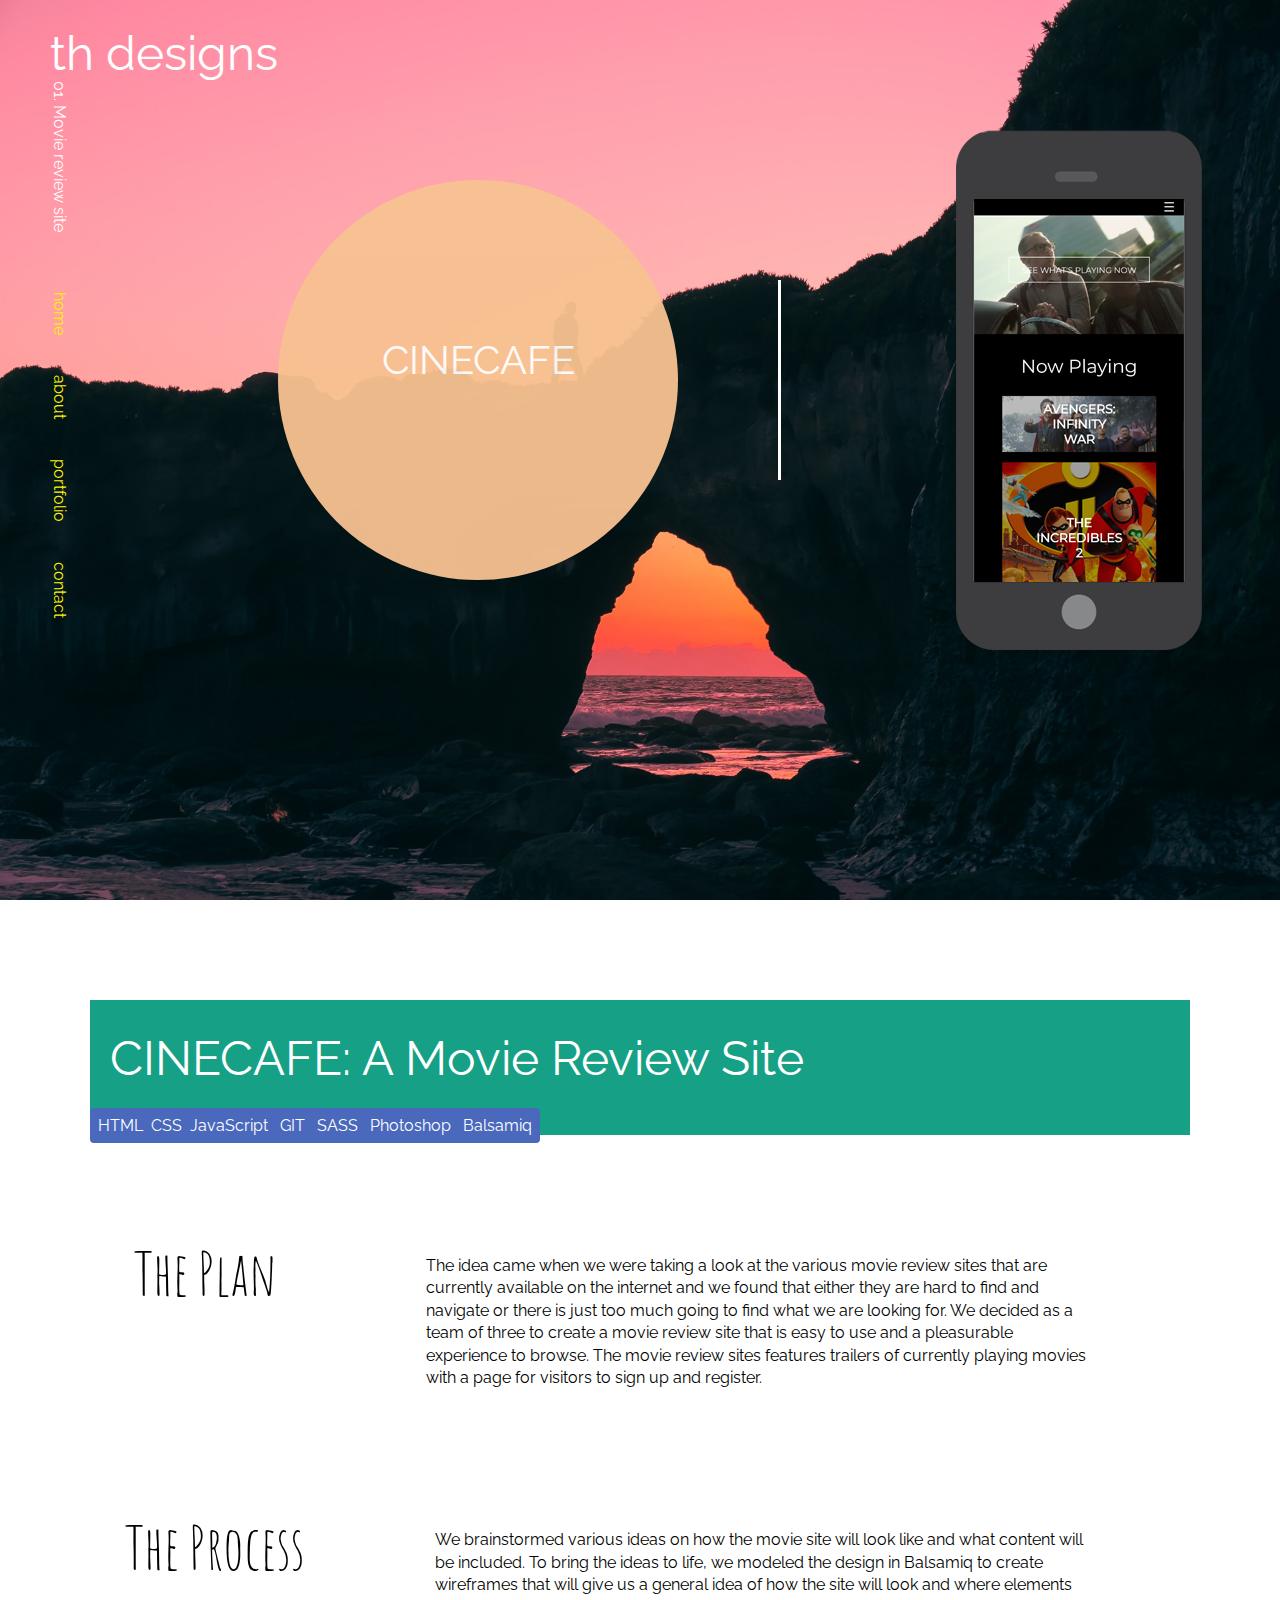
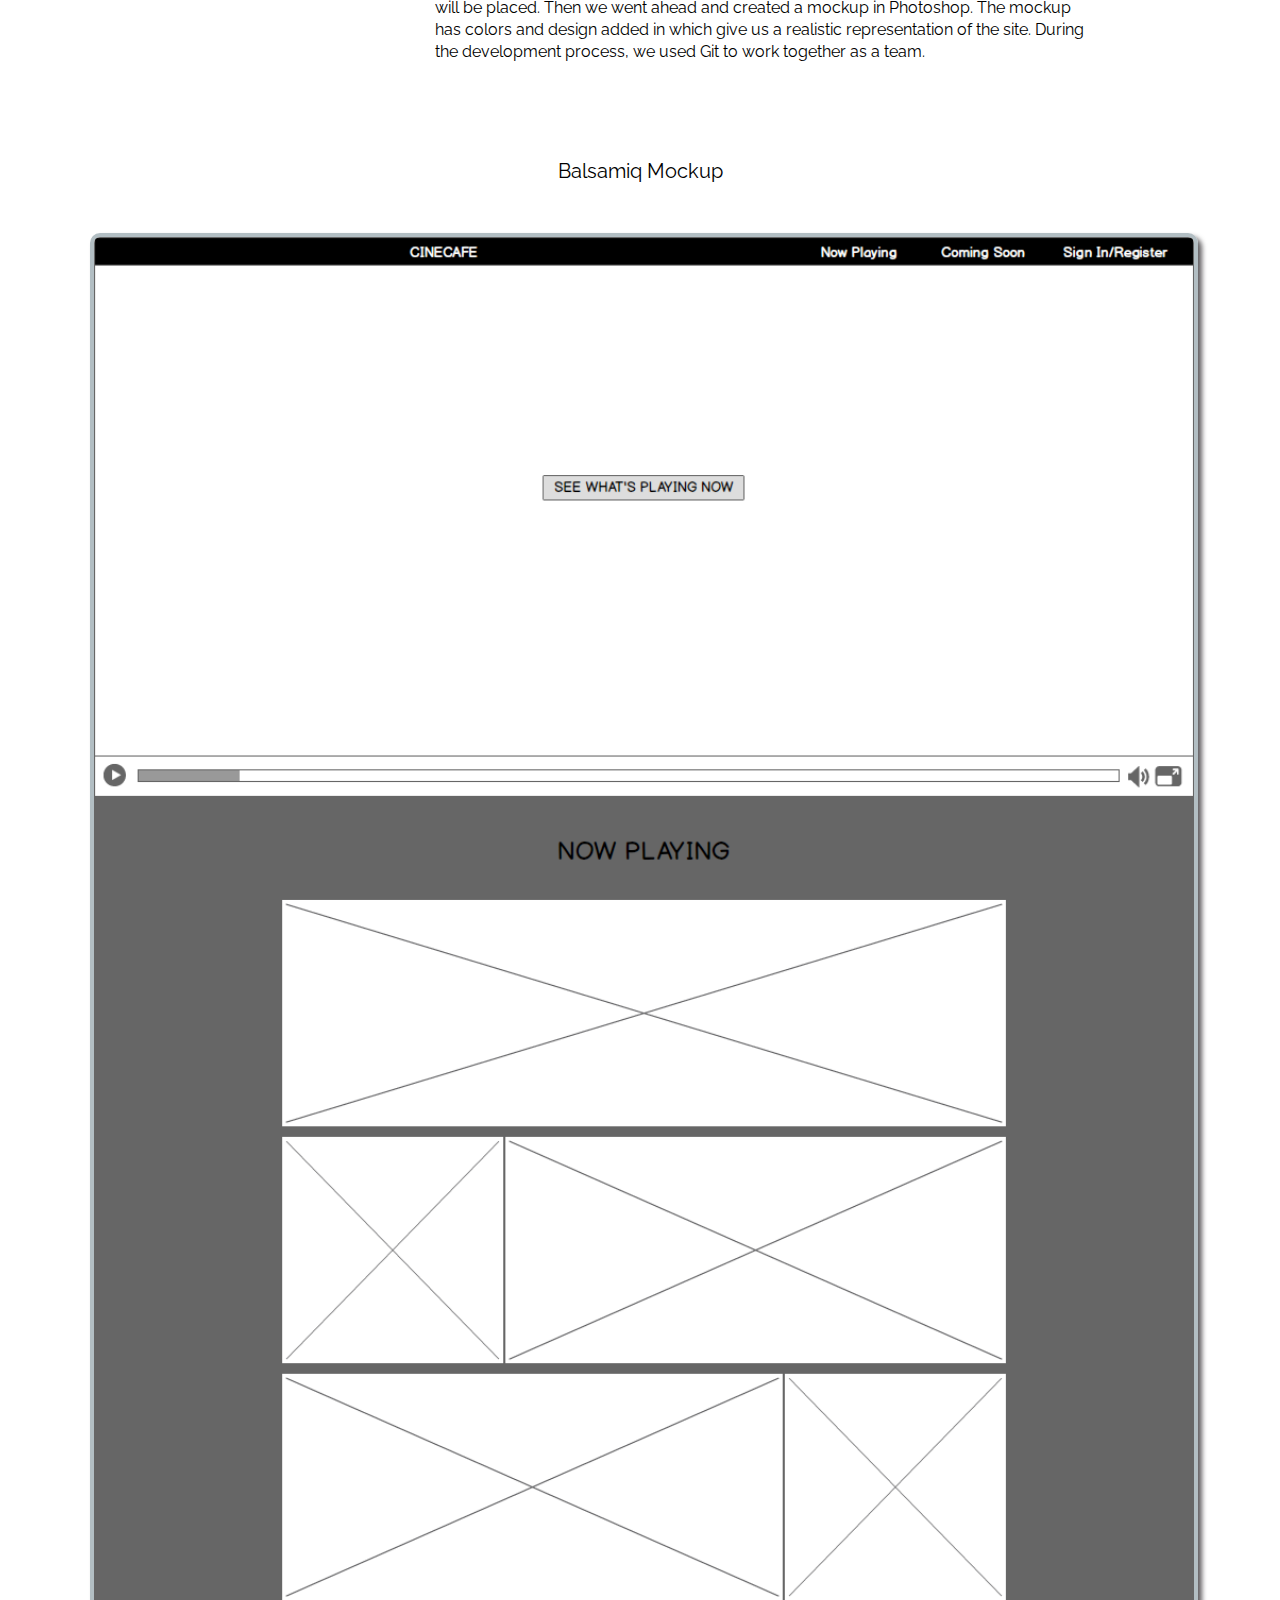
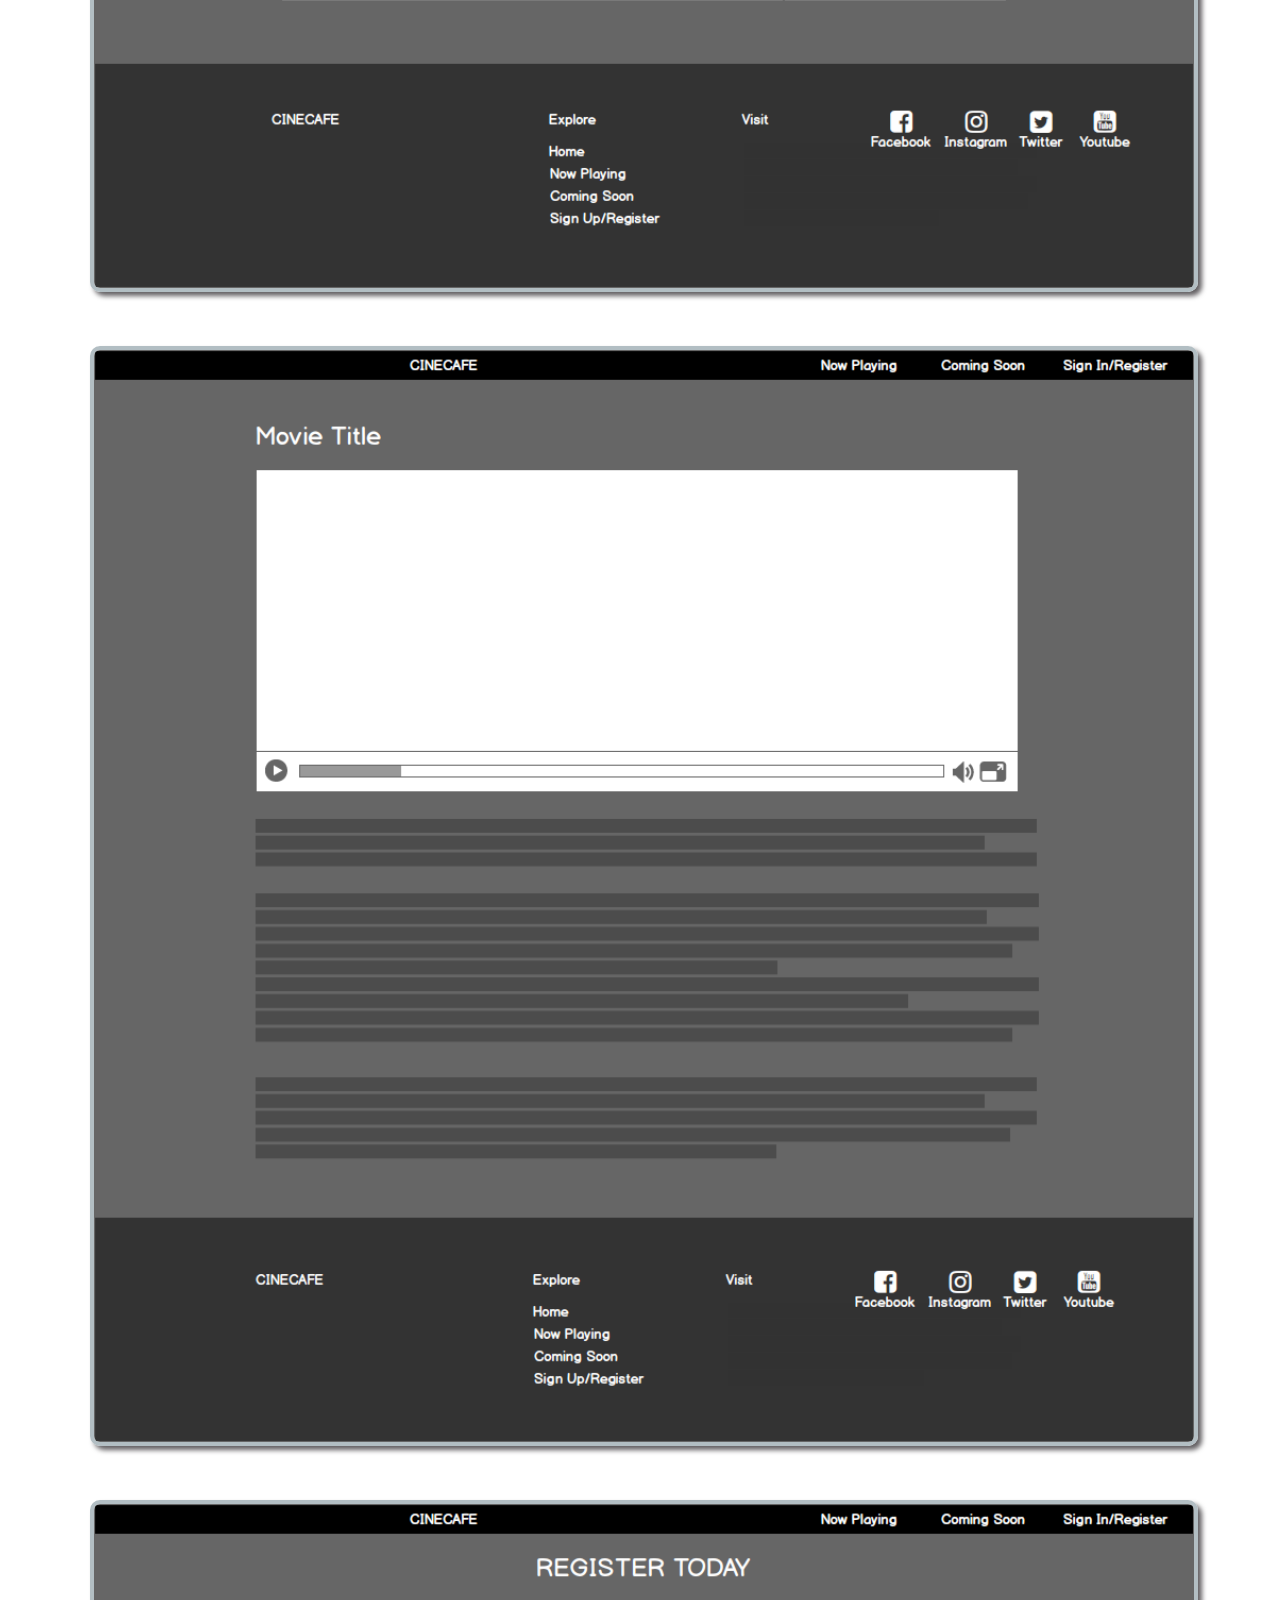
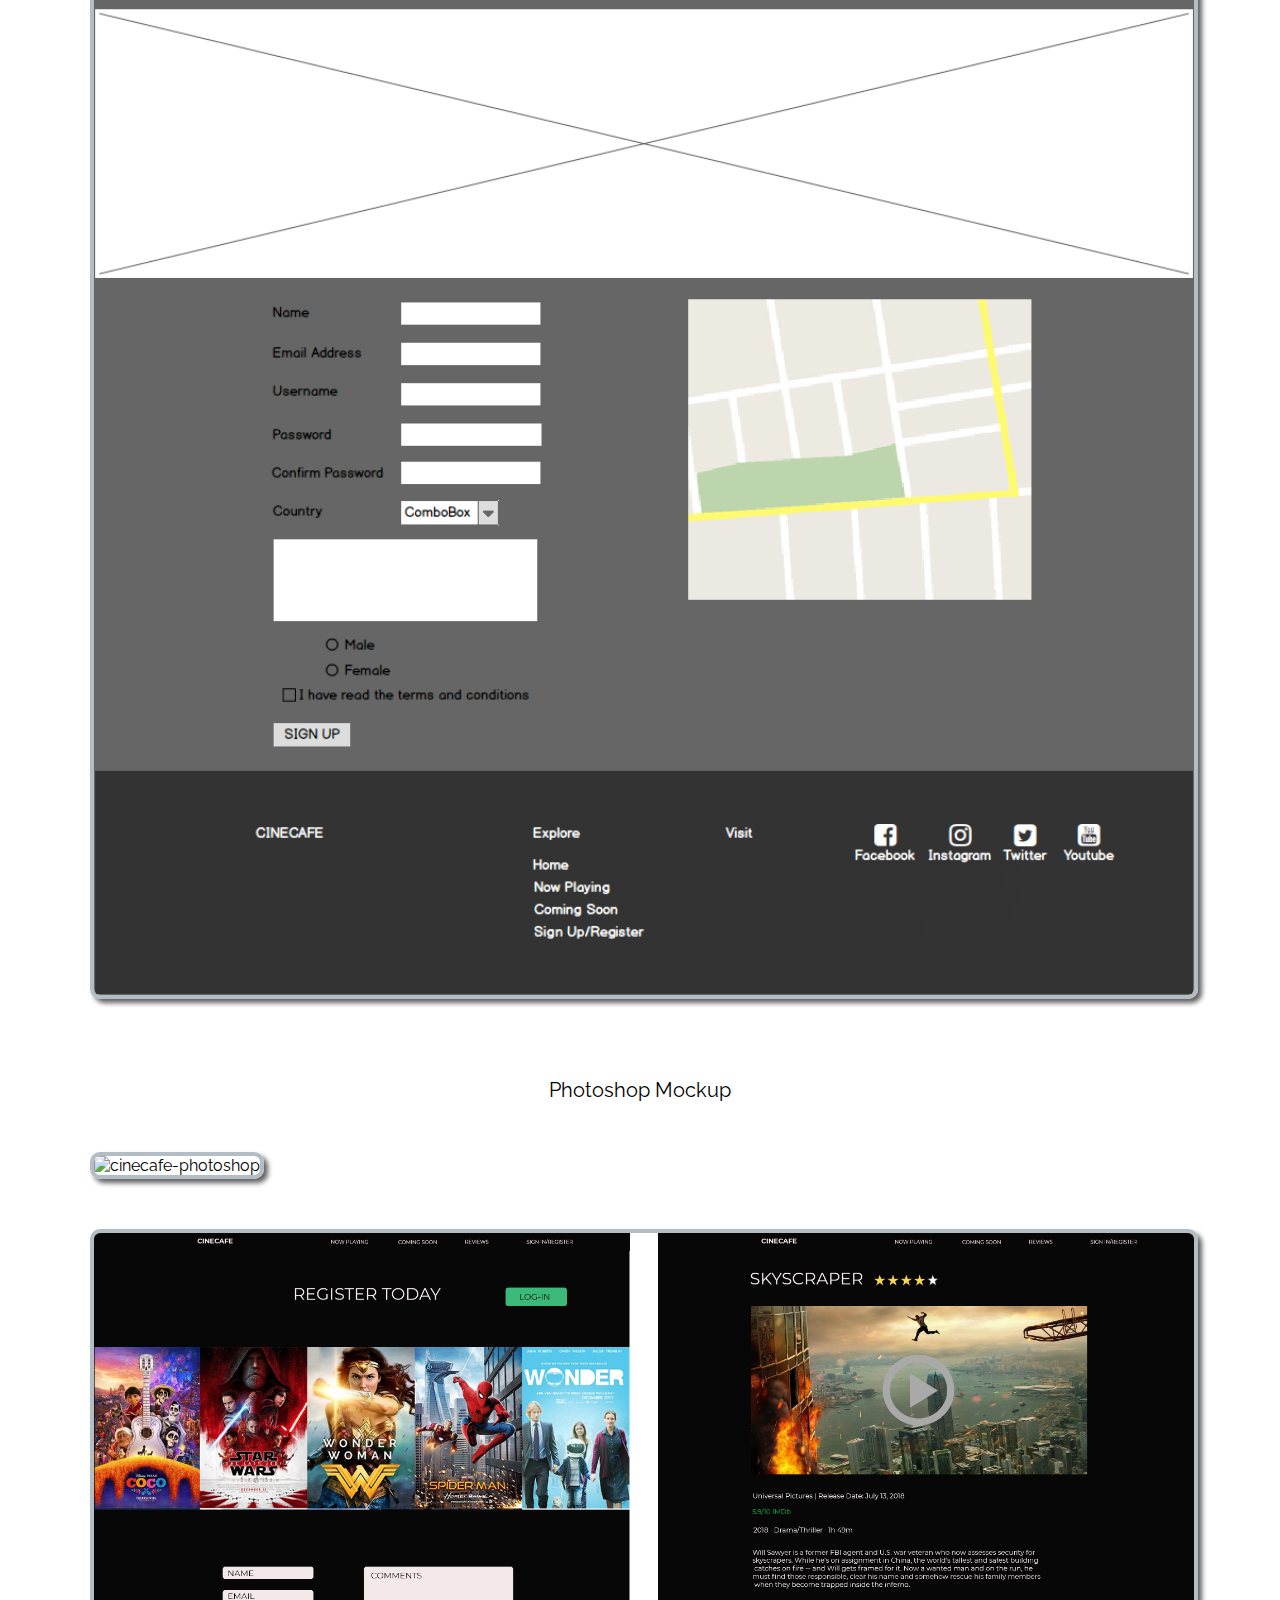
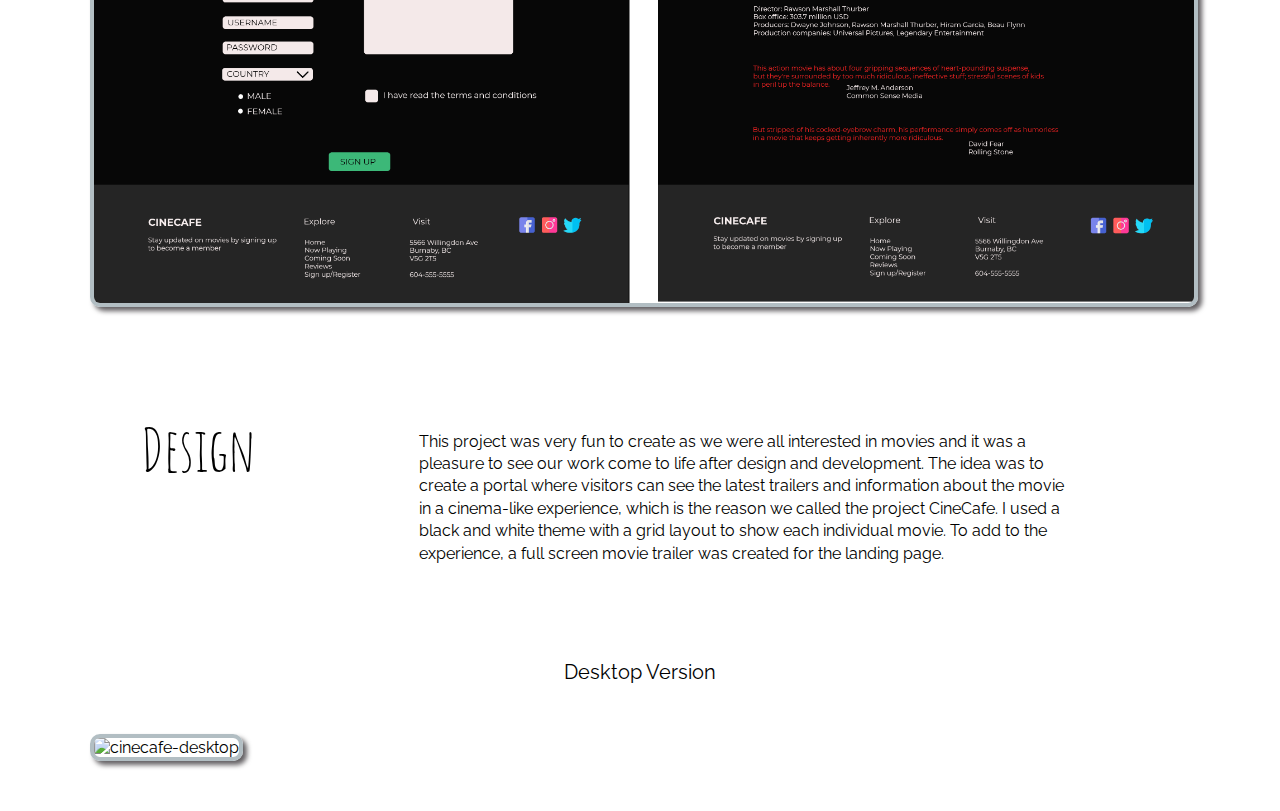
==== project1.html @ a1457c88 "files" ====
<!DOCTYPE html>
<html lang="en">
<head>
    <meta charset="UTF-8">
    <meta name="viewport" content="width=device-width, initial-scale=1.0">
    <meta http-equiv="X-UA-Compatible" content="ie=edge">
    <title>th designs - PROJECTS</title>
    <link rel="stylesheet" href="style.css">
    <link href="https://fonts.googleapis.com/css?family=Raleway" rel="stylesheet">
    <link href="https://fonts.googleapis.com/css?family=Amatic+SC" rel="stylesheet">
    <link rel="stylesheet" href="https://cdnjs.cloudflare.com/ajax/libs/animate.css/3.7.0/animate.min.css">
</head>
<body>
    <div class="panel-1">
    
            <div class="vert-section">
                    <div class="heading">
                            <a href="./index.html"><div id="title">th designs</div></a>
                            <div id="subtitle">01. Movie review site</div>

                            <ul class="navbar">
                                <li><a href="./index.html">home</a></li>
                                <li><a href="./index.html">about</a></li>
                                <li><a href="./index.html">portfolio</a></li>
                                <li><a href="">contact</a></li>
                        </ul>
                    </div>
                
        
                    <div class="circle-o animated fadeInDown">
                            <div id="title-p">CINECAFE</div> 
                    </div>

                    <div class="line"></div>
                </div>

          

            <div class="phone animated fadeInRight">
                <img  src="./images/iphone-cinecafe.png" alt="">
            </div>


       
            
        
    </div>

    <div class="project-container">
        <div class="project-top">
            <div class="project-header">CINECAFE: A Movie Review Site</div>
            <span class="tools" id="tools">HTML&nbsp;&nbsp;CSS&nbsp;&nbsp;JavaScript&nbsp;&nbsp;   GIT&nbsp;&nbsp;   SASS&nbsp;&nbsp;   Photoshop&nbsp;&nbsp;   Balsamiq</span>
        </div>

        <div class="project-col">
            <div class="plan-header">The Plan</div>
            
                    <div class="project-text">The idea came when we were taking a look at the various movie review sites that are currently available on the internet and we found that either they are hard to find and navigate or there is just too much going to find what we are looking for. We decided as a team of three to create a movie review site that is easy to use and a pleasurable experience to browse. The movie review sites features trailers of currently playing movies with a page for visitors to sign up and register.
                    </div>
        </div>

        <div class="project-col">
            <div class="plan-header">The Process</div>
            
                    <div class="project-text">We brainstormed various ideas on how the movie site will look like and what content will be included. To bring the ideas to life, we modeled the design in Balsamiq to create wireframes that will give us a general idea of how the site will look and where elements will be placed. Then we went ahead and created a mockup in Photoshop. The mockup has colors and design added in which give us a realistic representation of the site. During the development process, we used Git to work together as a team.
                        
                    </div>
        </div>

        <div class="project-container">

                            <div class="screen-header">
                                    Balsamiq Mockup
                            </div>
                            
                            <div class="screen">
                                    <img class="effect1" src="./images/cinecafe-balsamiq1.png" alt="cinecafe-balsamiq">
                            </div>

                            <div class="screen">
                                    <img class="effect1" src="./images/cinecafe balsamiq2.png" alt="cinecafe-balsamiq">
                            </div>

                            <div class="screen">
                                    <img class="effect1" src="./images/cinecafe-balsamiq3.png" alt="cinecafe-balsamiq">
                            </div>
                
                            <div class="screen-header">
                                Photoshop Mockup
                            </div>
                          
                            <div class="screen">
                                <img class="effect1" src="./images/cinecafe-photoshop1.png" alt="cinecafe-photoshop">
                           </div>

                           <div class="screen">
                                <img class="effect1" src="./images/cinecafe-photoshop2.png" alt="cinecafe-photoshop">
                           </div>
                        </div>

        <div class="project-col">
            <div class="plan-header">Design</div>
            
                    <div class="project-text">This project was very fun to create as we were all interested in movies and it was a pleasure to see our work come to life after design and development. The idea was to create a portal where visitors can see the latest trailers and information about the movie in a cinema-like experience, which is the reason we called the project CineCafe. I used a black and white theme with a grid layout to show each individual movie. To add to the experience, a full screen movie trailer was created for the landing page.
                        
                        
                    </div>
        </div>

        <div class="project-container">

            <div class="screen-header">
                Desktop Version
            </div>
          
            <div class="screen">
                <img class="effect1" src="./images/cinecafe-d.png" alt="cinecafe-desktop">
           </div>
        </div>
        
        

    </div>
 
 
  
</body>
</html>
---- style.css ----
html, body{
    margin: 0;
    padding: 0;
    font-family: Raleway;
    scroll-behavior: smooth;
}

* {
    margin: 0;
  }

ul{
    list-style-type: none;
    margin-left: 50px;
    writing-mode: vertical-lr;  
    display: flex;
    
}

li{
    padding: 20px 0;
}

a{
    text-decoration: none;
    color: #fff200;
}

.bg-img{
    width: 100%;
    height: auto;
    display: block;
    filter: opacity(1);
    
}

a{
    text-decoration: none;
}



#title{
    font-size: 48px;
    color: white;
    margin-left: 50px;
    margin-top: 25px;
}


#title-c{
    font-size: 40px;
    color: white;
}

#title-p{
    font-size: 40px;
    color: white;
    padding-top: 80px;
}

#subtitle{
    color: white;
    writing-mode: vertical-lr;
    margin-left: 50px;
}

#subtitle-c{
    color: white;
    writing-mode: vertical-lr;
    margin-top: -75px;
    margin-left: 175px;
}

.panel-1{
    background-image: url("./images/b3.jpg");
    height: 100vh;
    background-position: center;
    background-repeat: no-repeat;
    background-size: cover;
    display: block;
    display: flex;
}

.panel-2{
    background-image: url("./images/b2.jpg");
    height: 100vh;
    background-position: center;
    background-repeat: no-repeat;
    background-size: cover;
    display: block;
    display: flex;
}

.panel-3{
    background-image: url("./images/b8.jpg");
    height: 100vh;
    background-position: center;
    background-repeat: no-repeat;
    background-size: cover;
    display: block;
    display: flex;
}

.panel-4{
    background-image: url("./images/b5.jpg");
    height: 100vh;
    background-position: center;
    background-repeat: no-repeat;
    background-size: cover;
    display: block;
    display: flex;
}

.panel-6{
    background-image: url("./images/b6.jpg");
    height: 100vh;
    background-position: center;
    background-repeat: no-repeat;
    background-size: cover;
    display: block;
    display: flex;
}

.panel-h{
    background-image: url("./images/b4.jpg");
    height: 100vh;
    background-position: center;
    background-repeat: no-repeat;
    background-size: cover;
    display: block;
    display: flex;
}

.panel2{
    background-color:#4a69bd;
    width: 100%;
    height: 100vh;
    display: flex;
}

.vert-section{
    display: flex;
}

.circle-o{
    background-color: #f8c291;
    border-radius: 50%;
    width: 400px;
    height: 400px;
    text-align: center;
    line-height: 200px;
    margin-top: 100px;
    opacity: 0.95;
    position: relative;
    top: 80px;
}

.circle-b{
    background-color: #4a69bd;
    border-radius: 50%;
    width: 400px;
    height: 400px;
    text-align: center;
    line-height: 200px;
    margin-top: 100px;
    opacity: 0.95;
    position: relative;
    top: 80px;
}

.circle-big{
    background-color: #f8c291;
    border-radius: 50%;
    width: 600px;
    height: 600px;
    text-align: center;
    opacity: 0.95;
}

.text-block{
    color: white;
    width: 450px;
    height: 450px;
    text-align: center;
    padding: 20px 20px;

}

.phone{
  margin-left: 175px;
  margin-top: 50px;
  position: relative;
  top: 80px;

}

.line{
    margin-top: 200px;
    margin-left: 100px;
    border-right: 3px solid white;
    height: 200px;
    position: relative;
    top: 80px;
}

.about{
    display: grid;
    grid-template-columns: 1fr 1fr;
    
}

.about-blue{
    grid-column: 1 / 2;
    grid-row: 1;
    height: 600px;
    background-color: #4274f3;
}

.about-white{
    grid-column: 2 / 3;
    grid-row: 1;
    height: 600px;
    background-color: white;;
    color: black;
    
}

.about-title{
    font-size: 72px;
    color: white;
    text-align: center;
    padding-top: 25%;
    color: #f8c291;
}

.about-subtitle{
    text-align: center;
    color: white;
}

.about-text{
    padding: 130px 100px;
    line-height: 1.5em;
}

.name-big{
    font-size: 32px;
    font-weight: bold;
    color: #4a69bd;
}

.project{
    display: grid;
    grid-template-columns: 1fr 1fr;
    grid-template-rows: 350px 350px;
    grid-column-gap: 30px;
    grid-row-gap: 20px;
    padding: 10px 30px;
    padding-top: 125px;
    background-color: white;
    justify-content: space-between;
    margin-bottom: 100px;
    grid-template-areas:
        "one two"
        "three four"
        "five six"
        "seven eight";
}



.project-title{
    grid-area: one;
    font-size: 48px;
    color: white;
    text-align: center;
    padding-top: 20%;
    background-color: #16a085;
    border-left: 200px solid #16a085;
}




.project img{
    width: 100%;
    height: auto;
    transition: all 0.3s;
}


.project img:hover{
    opacity: 0.5;
    
}

.project-container{
    width: 1100px;
    margin: 0 auto;
}


.project-header{
    margin-top: 100px;
    font-size: 48px;
    padding: 30px 20px;
    color: white
}

.project-top{
    background-color: #16a085;
    margin-bottom: 100px;
}

.tools{
    background: #4a69bd;
    color: white;
    padding: 8px 8px;
    border-radius: 4px;
}

.plan-header{
    font-family: Amatic SC;
    font-size: 60px;
    text-align: center;
}

.project-col{
    display: flex;
    justify-content: space-around;
    margin-top: 100px;
}

.project-text{
    width: 60%;
    line-height: 1.4em;
    padding: 20px 60px;
}

.project-container img{
    width: 100%;
    height: auto;
    border: 4px solid #b2bec3;
    border-radius: 10px;
}

.screen-header{
    margin-top: 75px;
    margin-bottom: 50px;
    text-align: center;
    font-size: 20px;
  
}

.screen{
    margin-top: 50px;
    margin-bottom: 50px;
}

.effect1{
    -webkit-box-shadow: 4px 4px 5px 0px rgba(99,96,99,1);
    -moz-box-shadow: 4px 4px 5px 0px rgba(99,96,99,1);
    box-shadow: 4px 4px 5px 0px rgba(99,96,99,1);
}

@media only screen and (max-width: 1200px) {
    .project{
        display: block;
    }

    .project-title{
        padding-bottom: 20%;
        margin-bottom: 30px;
    }

    .project-1{
        margin-bottom: 30px;
    }

    .project-2{
        margin-bottom: 30px;
    }

    .project-4{
        margin-bottom: 30px;
    }

    .project-5{
        margin-bottom: 30px;
    }

    .phone{
        display: none;
    }

    .line{
        display: none;
    }

}

@media only screen and (max-width: 1150px) {
    .about{
        display: block; 
    }

    .about-text{
        padding: 160px 130px;
    }

    .about-white{
        height: 400px;
    }

    .project-header{
        font-size: 36px;
    }

    .project-container{
        width: 800px;
    }
}

@media only screen and (max-width: 900px) {
    .about-white{
        height: 550px;
    }

    .about-text{
        padding: 130px 100px;
        line-height: 1.5em;
    }

    .project-container{
        width: 750px;
    }

    .project-col{
        display: block;
    }

    .project-text{
        width: 80%;
        margin: 0 auto;
    }
}

@media only screen and (max-width: 800px) {
    .project-container{
        width: 650px;
    }

    .project-text{
        width: 80%;
        margin: 0 auto;
    }

    .project-col{
        display: block;
    }

    .circle-b{
        width: 350px;
        height: 350px;
    }

    .circle-o{
        width: 350px;
        height: 350px;
        line-height: 160px;
    }

    #title-c{
        font-size: 34px;
    }

    #title-p{
        font-size: 34px;
    }

    #subtitle-c{
        margin-left: 150px;
        font-size: 14px;
    }

}

@media only screen and (max-width: 700px) {
    .project-container{
        width: 550px;
        margin: 0 auto;
    }

    .plan-header{
        font-size: 48px;
    }

  
    .project-text{
        width: 90%;
        margin: 0 auto;
        padding: 20px 40px;
    }

    .project-col{
        display: block;
        
    }

    .project-header{
        font-size: 30px;
    }

    #tools{
        font-size: 14px;
    }

    .circle-b{
        width: 300px;
        height: 300px;
        line-height: 180px;
    }

    .circle-o{
        width: 300px;
        height: 300px;
        line-height: 130px;
    }

    #title-c{
        font-size: 32px;
    }

    #title-p{
        font-size: 32px;
    }

    #subtitle-c{
        margin-left: 100px;
        font-size: 12px;
    }
}



@media only screen and (max-width: 600px) {

    
    .about-white{
        height: 600px;
    }

    .about-text{
        padding: 100px 75px;
        line-height: 1.5em;
    }

    .project-title{
        font-size: 36px;
        border-left: 100px solid #16a085;
    }

    .about-title{
        padding-top: 40%;
    }

    .project-title{
        padding-bottom: 20%;
        margin-bottom: 15px;
    }

    .project-1{
        margin-bottom: 15px;
    }

    .project-2{
        margin-bottom: 15px;
    }

    .project-4{
        margin-bottom: 15px;
    }

    .project-5{
        margin-bottom: 15px;
    }

    .project-container{
        width: 425px;
    }

    .plan-header{
        font-size: 40px;
    }

    .project-header{
        font-size: 28px;
    }

    #tools{
        font-size: 14px;
    }

    .project-col{
        display: block;
    }

    .project-text{
        width: 90%;
        padding: 20px 20px;
    }

    #title{
        font-size: 32px;
        margin-left: 25px;
        margin-top: 25px;
    }

    #subtitle{
        margin-left: 25px;
        font-size: 14px;
    }

    ul{
        margin-left: 25px;
    }

    .circle-b{
        width: 270px;
        height: 270px;
        line-height: 150px;
    }

    .circle-o{
        width: 270px;
        height: 270px;
        line-height: 110px;
    }

    #title-c{
        font-size: 24px;
    }

    #title-p{
        font-size: 24px;
    }


    #subtitle-c{
        padding-top: 15px;
        margin-left: 100px;
        font-size: 11px;
    }
}

@media only screen and (max-width: 450px) {
    .project-title{
        font-size: 30px;
        border-left: 100px solid #16a085;
    }

    .about-white{
        height: 700px;
    }

    .about-text{
        padding: 75px 50px;
        font-size: 16px;
    }

    .about-title{
        padding-top: 50%;
    }

    #title{
        font-size: 26px;
        margin-left: 25px;
        margin-top: 25px;
    }

    #subtitle{
        margin-left: 25px;
        font-size: 14px;
    }

    ul{
        margin-left: 25px;
    }

    .circle-b{
        width: 220px;
        height: 220px;
        line-height: 120px;
    }

    .circle-o{
        width: 220px;
        height: 220px;
        line-height: 60px;
    }

    #title-c{
        font-size: 22px;
    }

    #title-c{
        font-size: 22px;
    }

    #subtitle-c{
        margin-left: 75px;
        font-size: 10px;
        padding-top: 25px;
    }

    .project-container{
        width: 375px;
    }

    .plan-header{
        font-size: 40px;
    }

    .project-header{
        font-size: 22px;
    }

    #tools{
        font-size: 12px;
    }

    .project-col{
        display: block;
    }

    .project-text{
        width: 90%;
        padding: 20px 30px;
        font-size: 15px;
    }

 
}
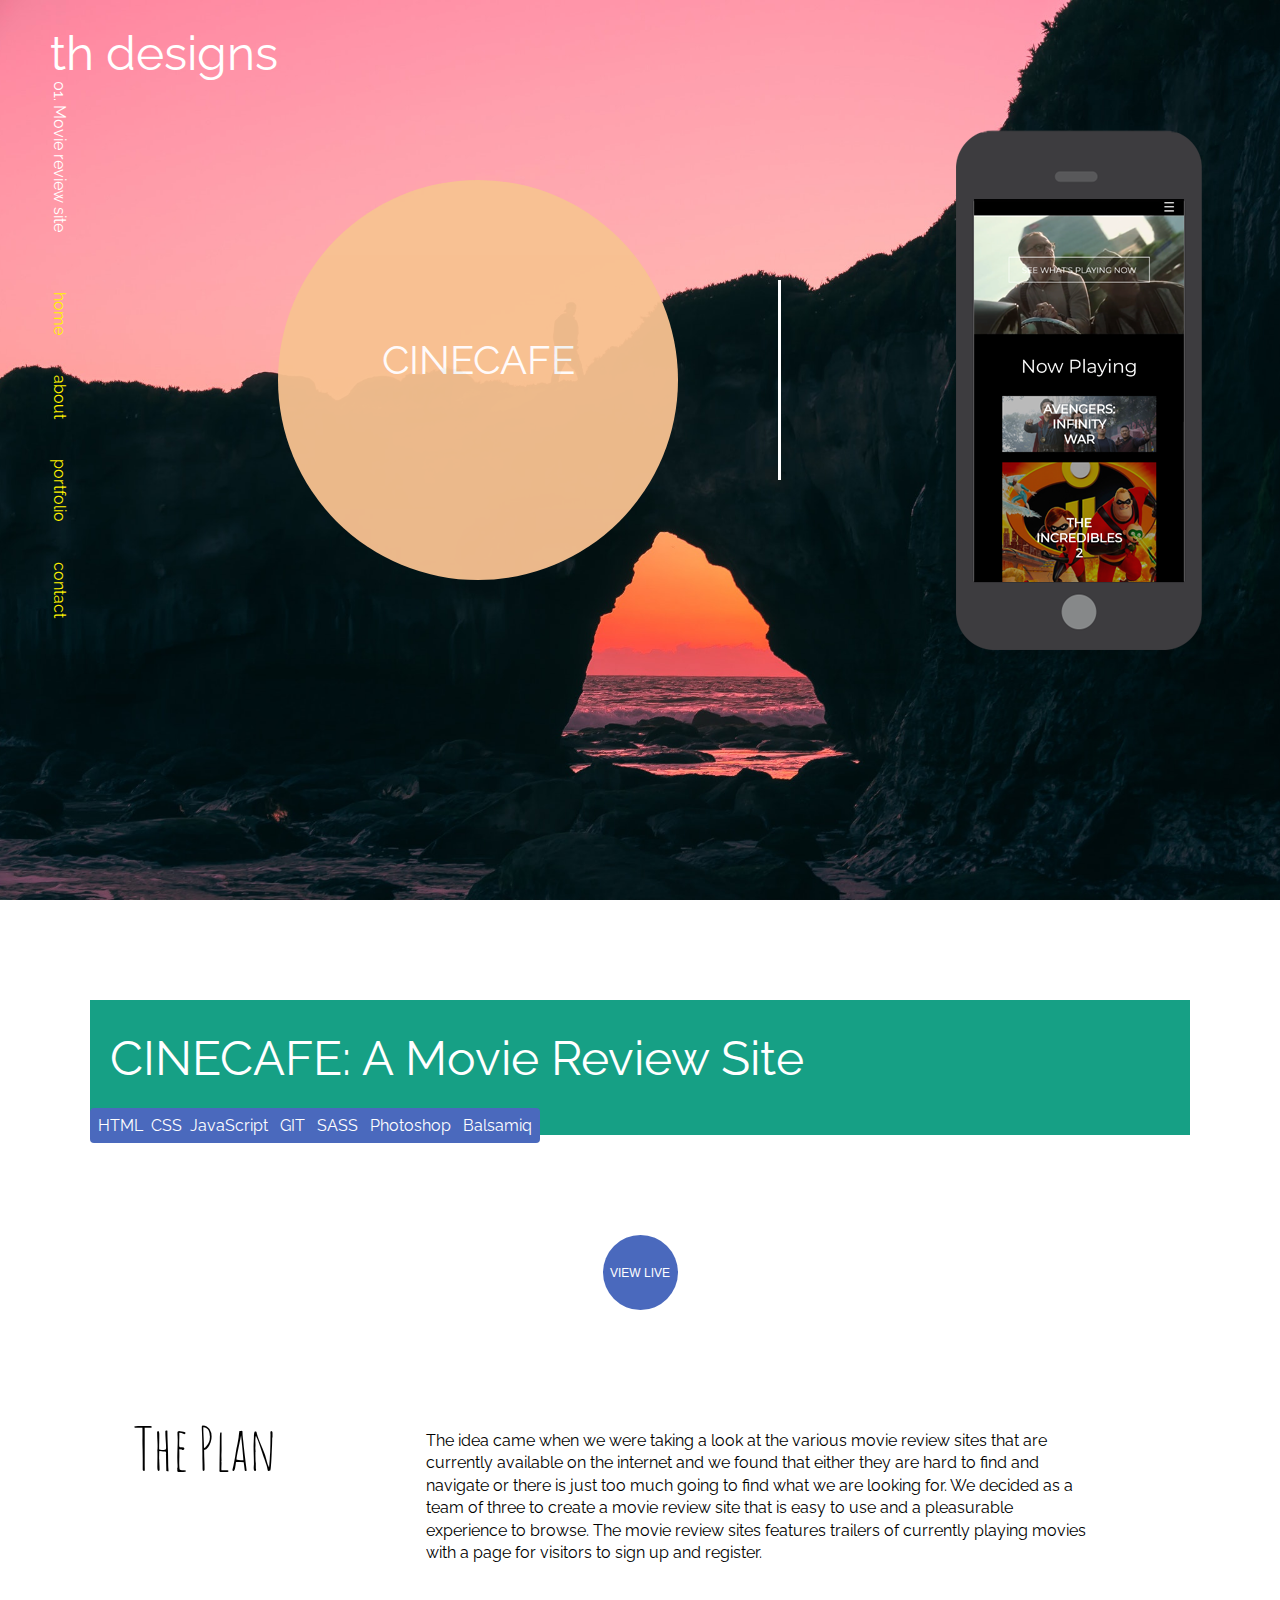
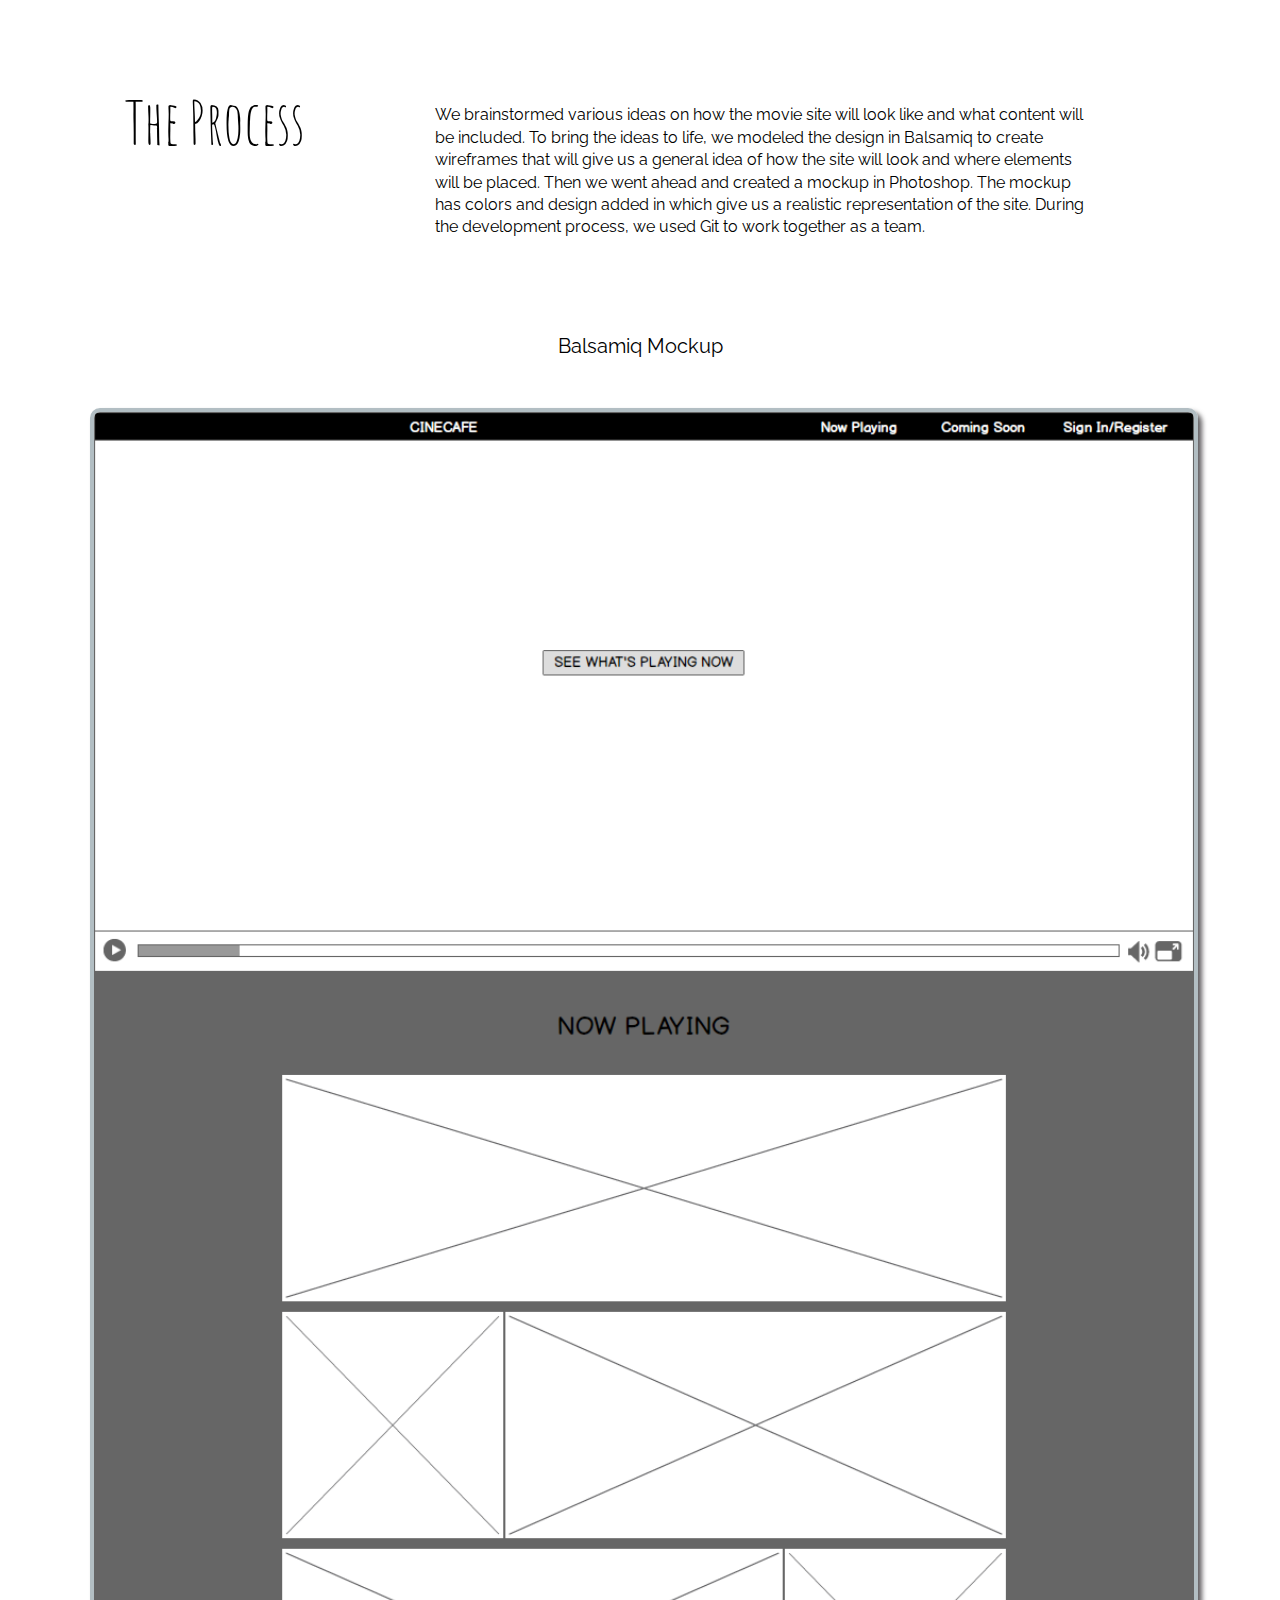
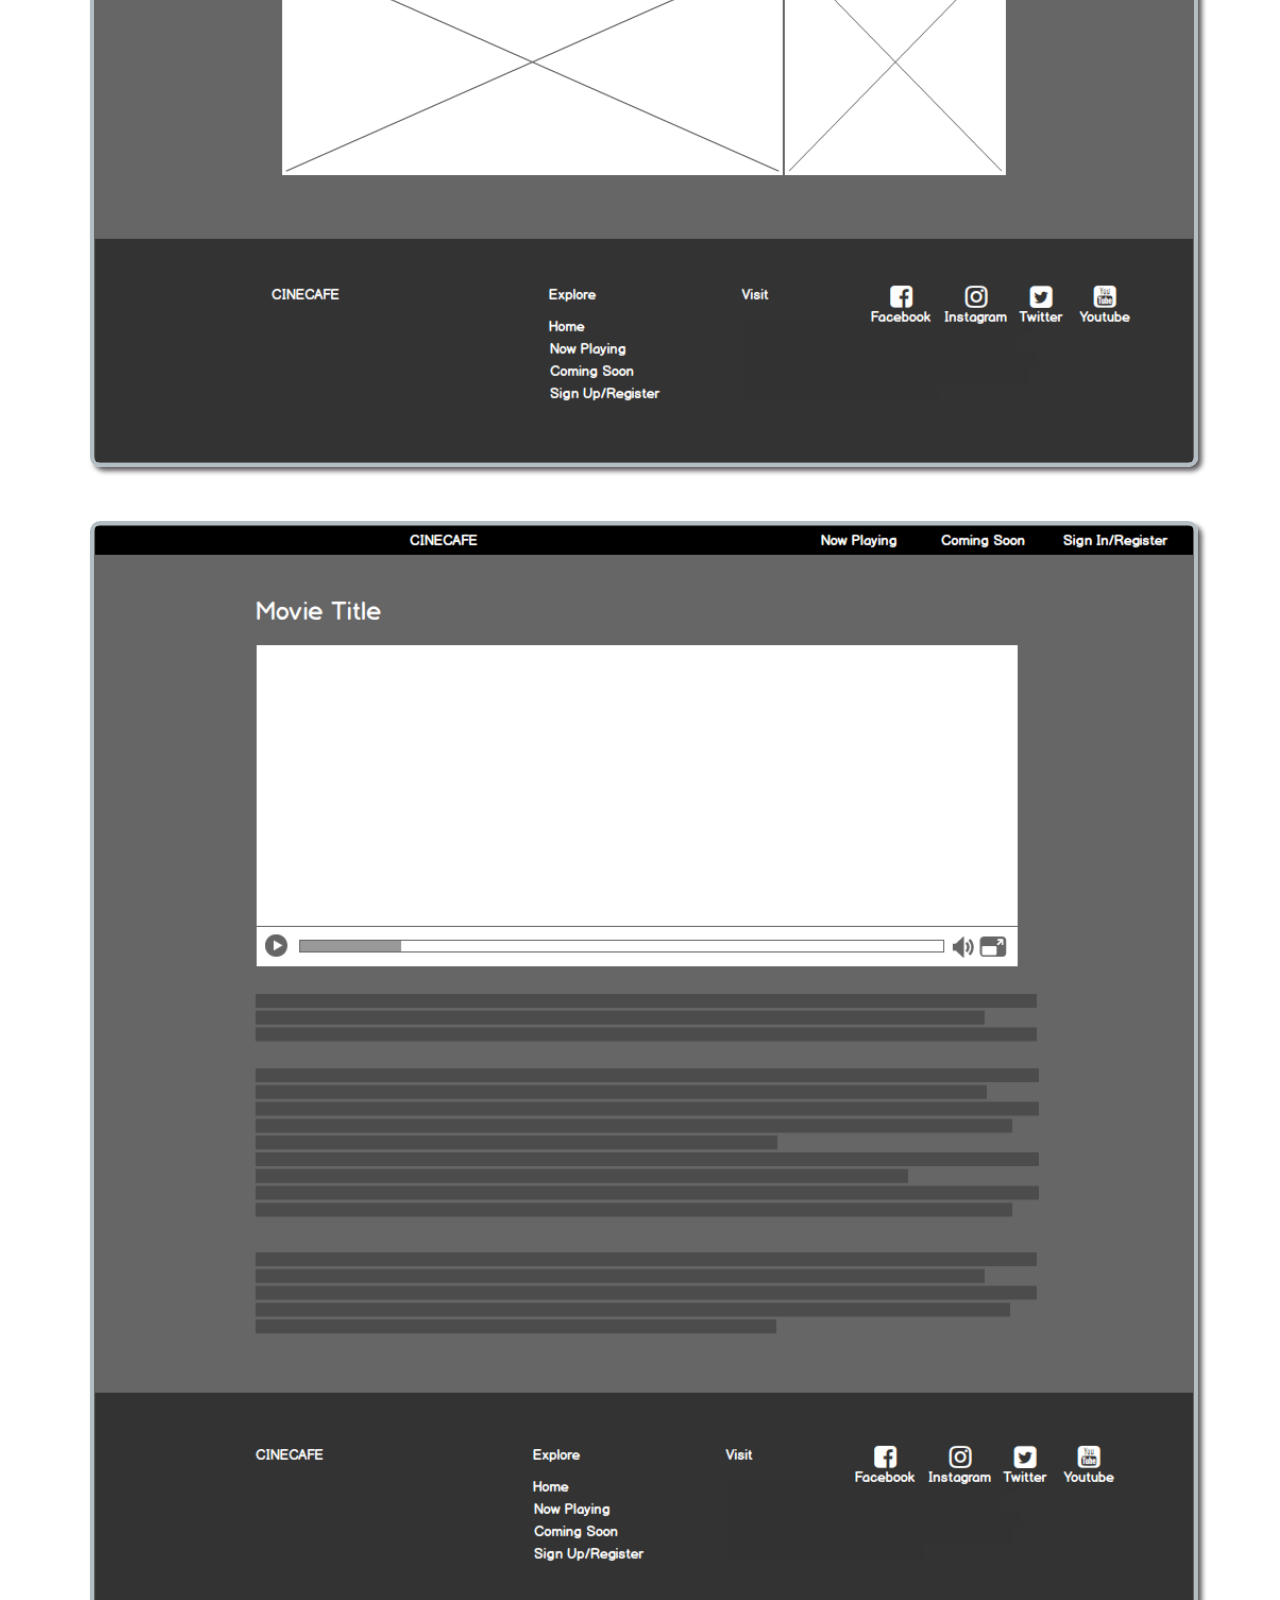
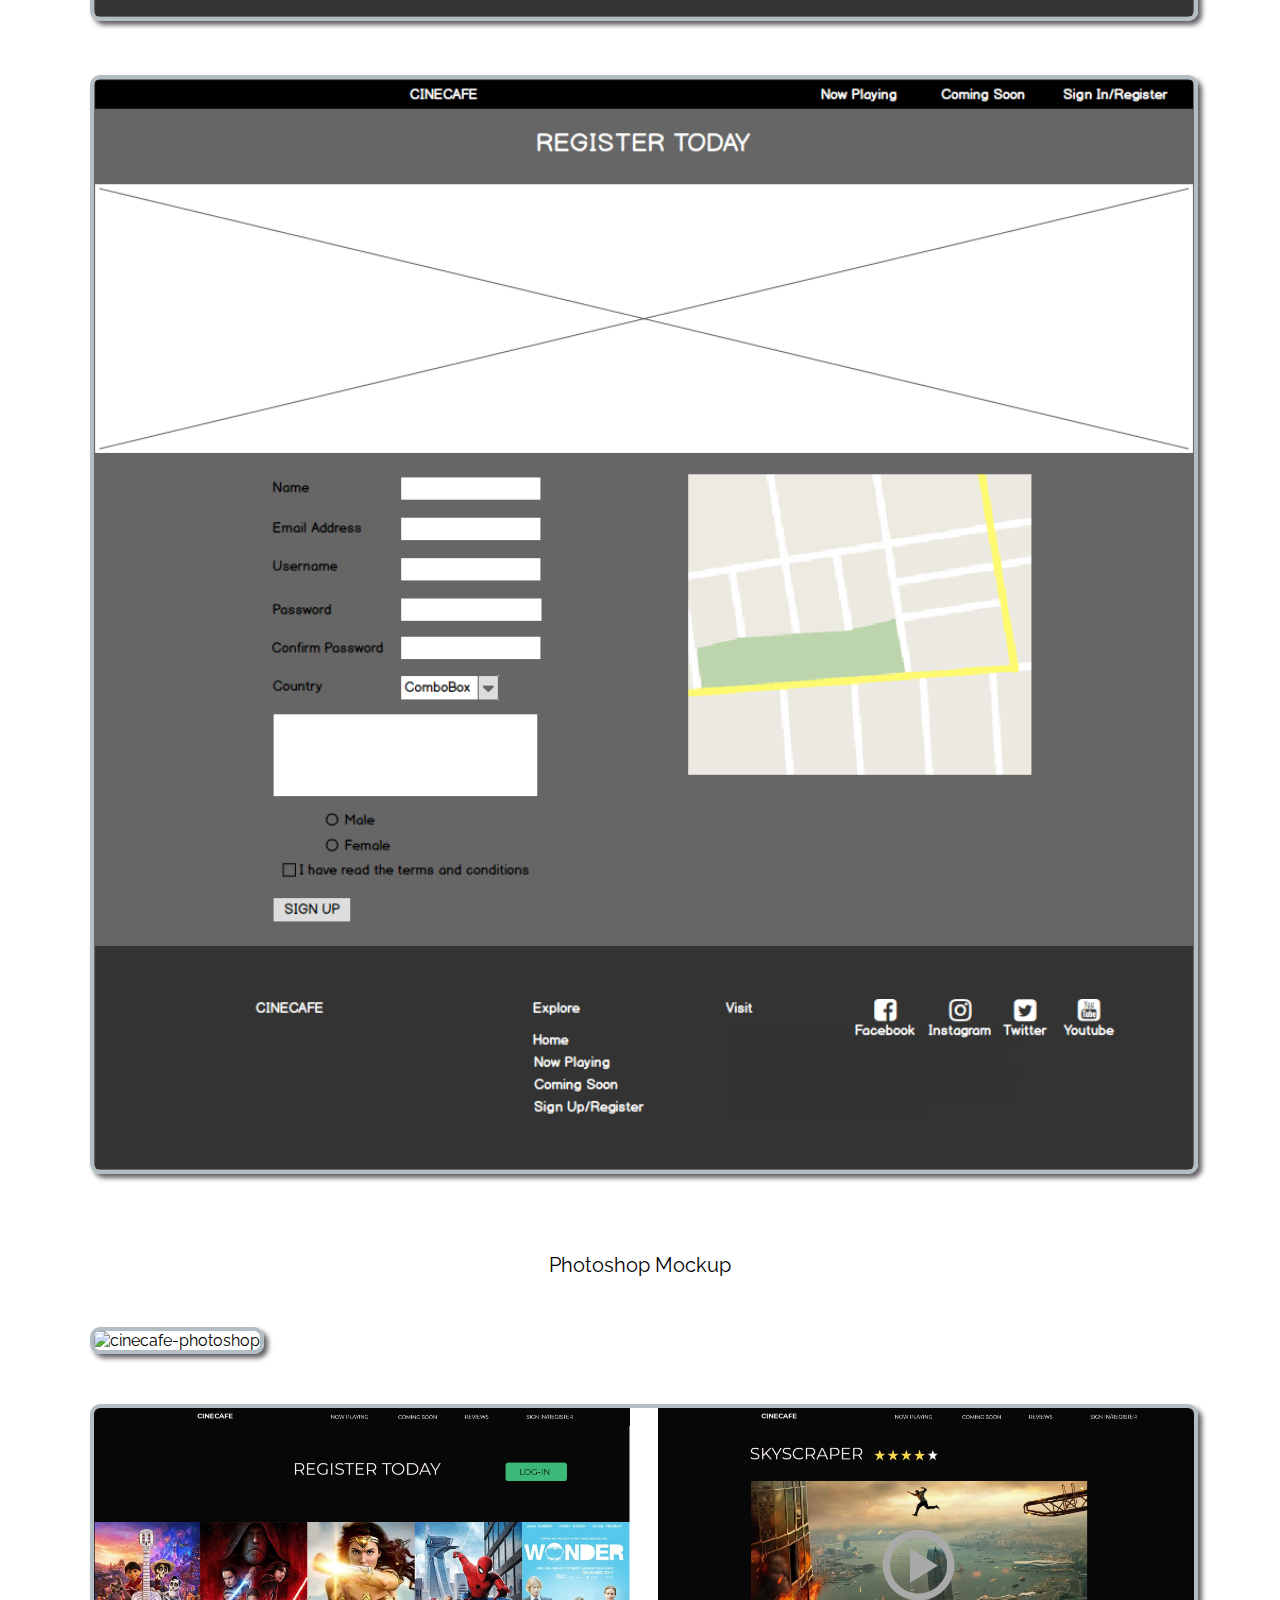
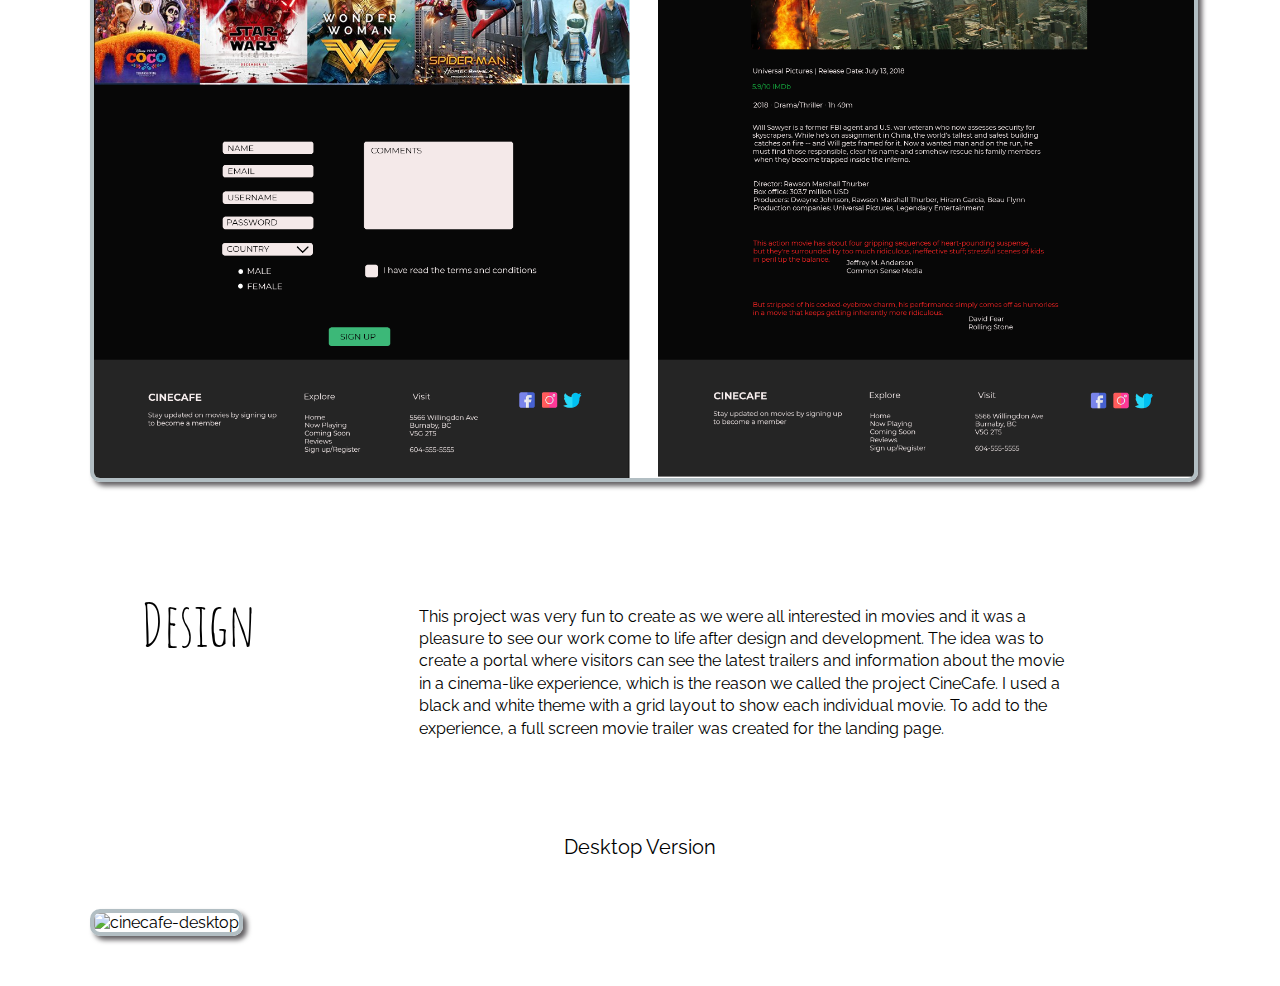
==== commit de898e25: "add link" ====
--- a/project1.html
+++ b/project1.html
@@ -51,6 +51,8 @@
             <div class="project-header">CINECAFE: A Movie Review Site</div>
             <span class="tools" id="tools">HTML&nbsp;&nbsp;CSS&nbsp;&nbsp;JavaScript&nbsp;&nbsp;   GIT&nbsp;&nbsp;   SASS&nbsp;&nbsp;   Photoshop&nbsp;&nbsp;   Balsamiq</span>
         </div>
+
+        <div class="button"><a href="index.html"><button class="live-button">VIEW LIVE</button></a></div>
 
         <div class="project-col">
             <div class="plan-header">The Plan</div>
--- a/style.css
+++ b/style.css
@@ -123,7 +123,7 @@
 }
 
 .panel-h{
-    background-image: url("./images/b4.jpg");
+    background-image: url("./images/b4new.jpg");
     height: 100vh;
     background-position: center;
     background-repeat: no-repeat;
@@ -248,6 +248,27 @@
     font-size: 32px;
     font-weight: bold;
     color: #4a69bd;
+}
+
+.button{
+    text-align: center;
+   
+}
+
+
+.live-button{
+    width: 75px;
+    height: 75px;
+    border-radius: 50%;
+    background-color: #4a69bd;
+    color: white;
+    font-size: 12px;
+    border: none;
+}
+
+.button :hover{
+    cursor: pointer;
+    color: #16a085;
 }
 
 .project{
@@ -740,5 +761,9 @@
         font-size: 15px;
     }
 
+    .project{
+        padding-top: 25px;
+    }
+
  
 }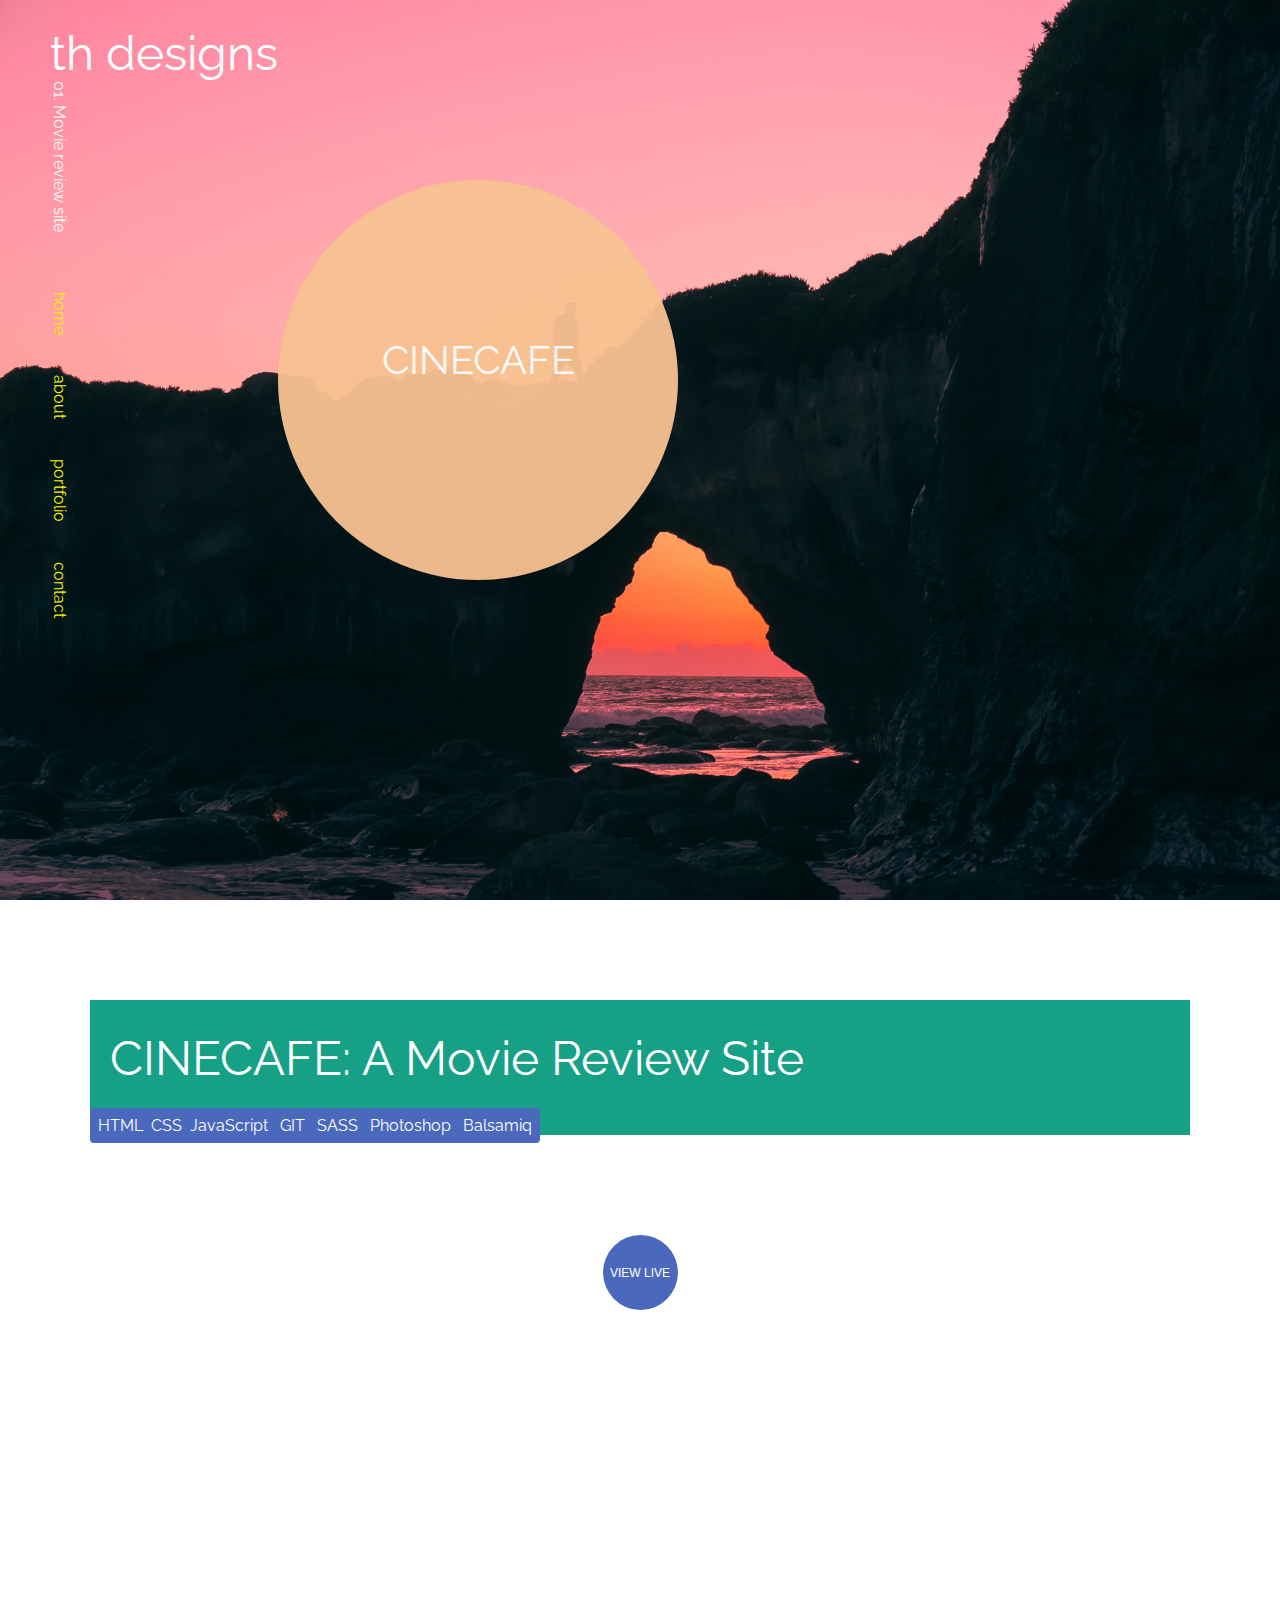
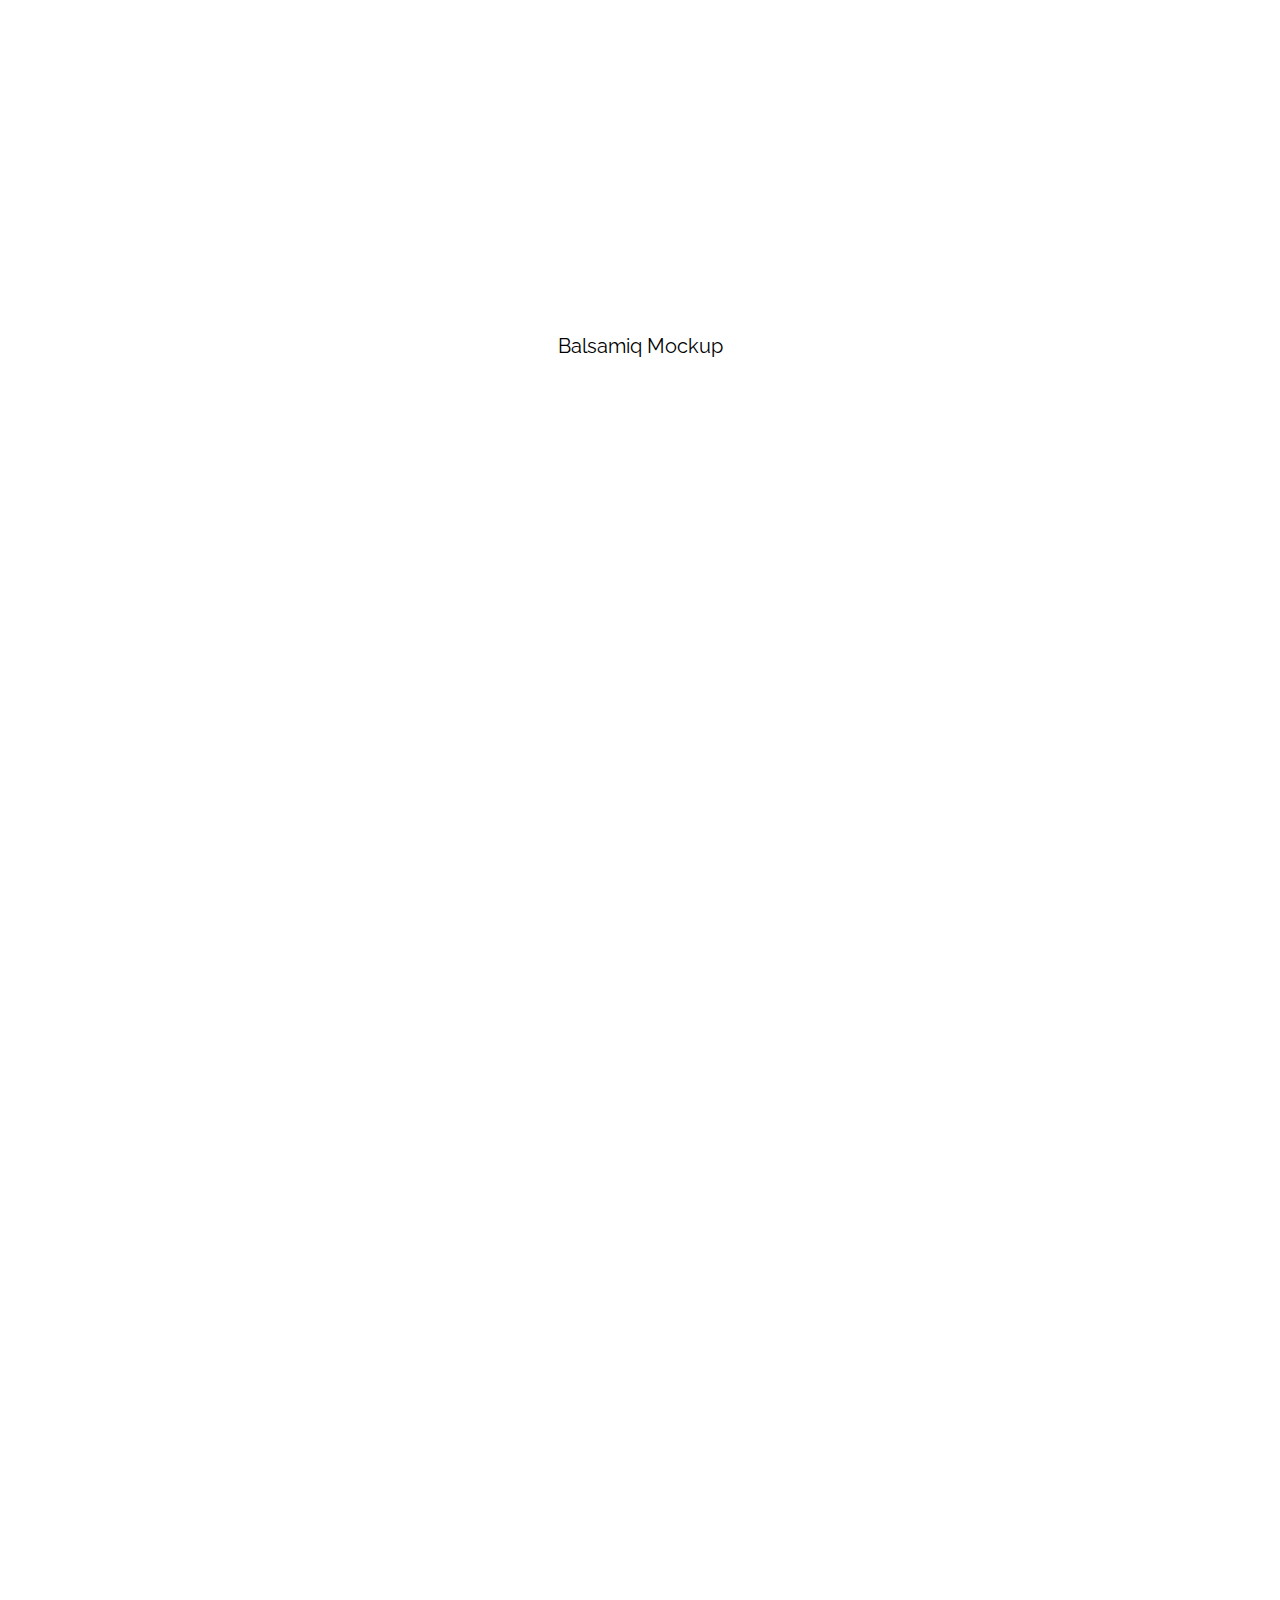
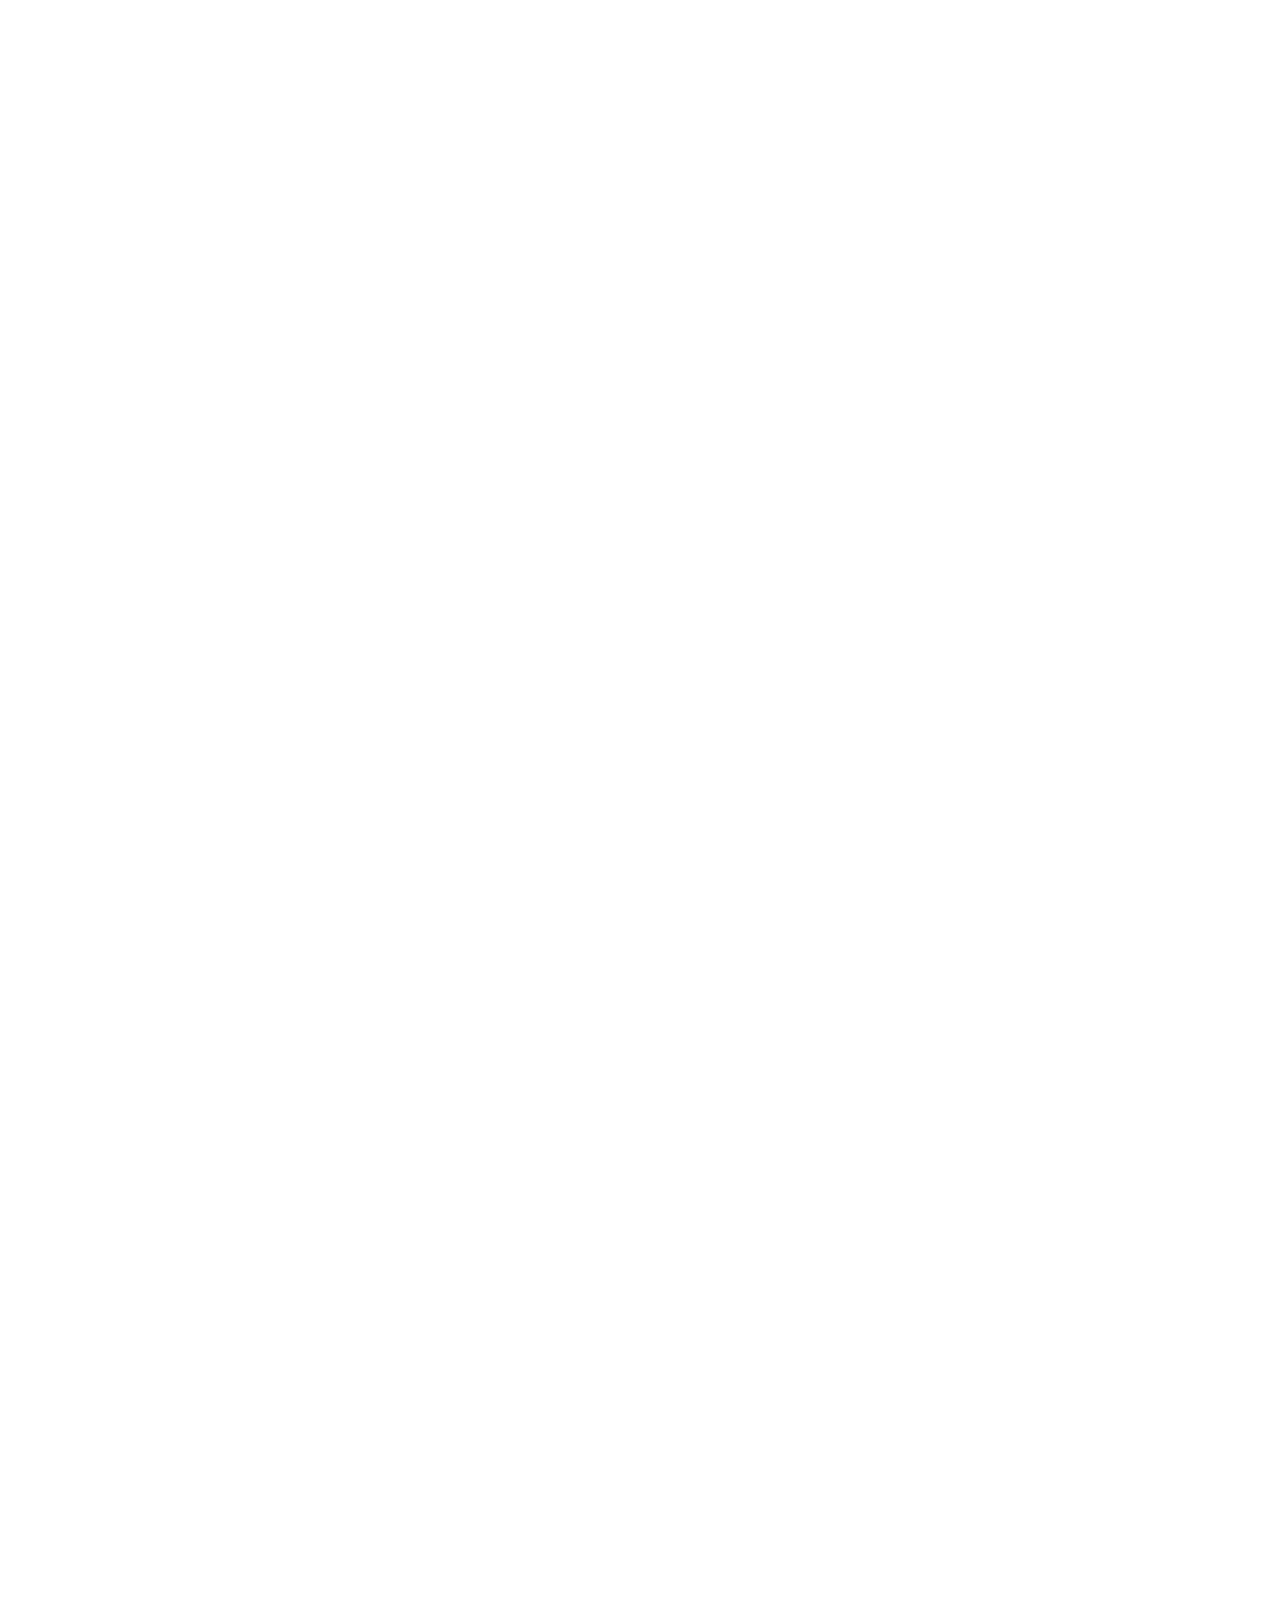
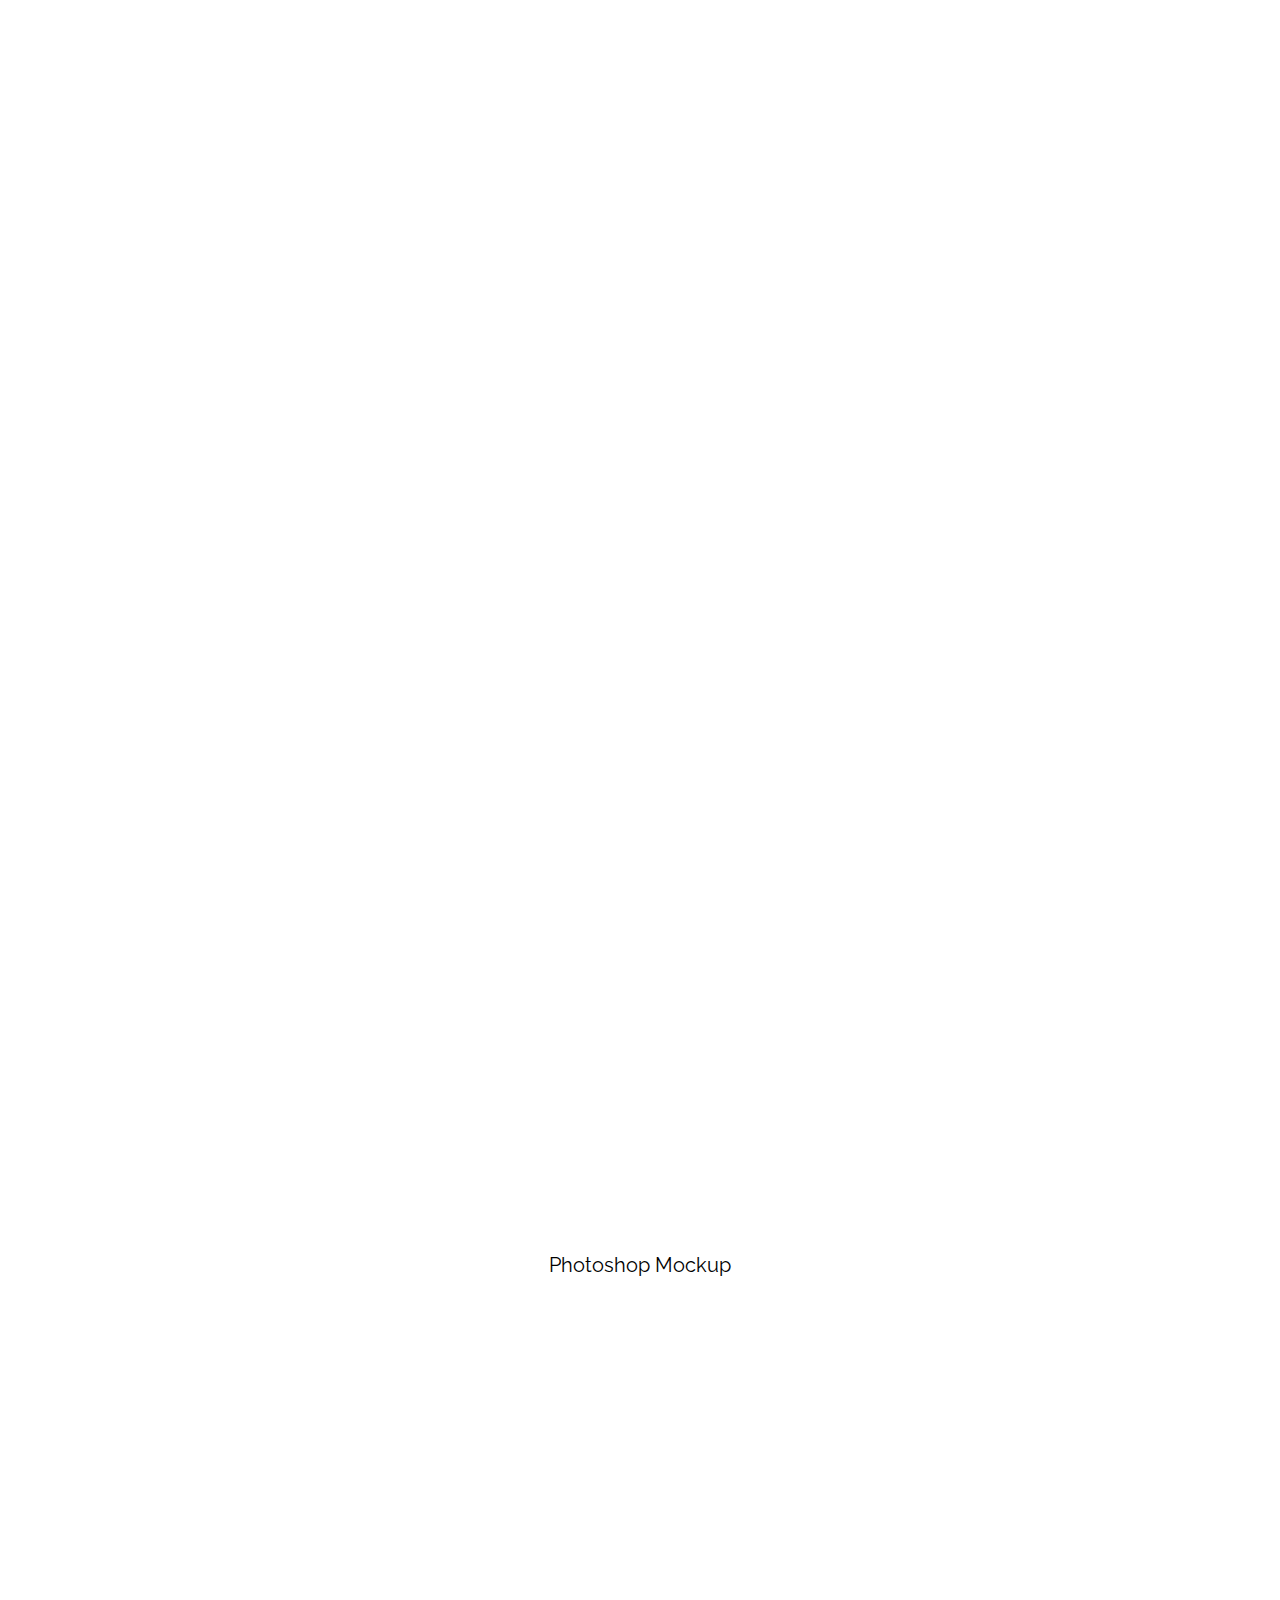
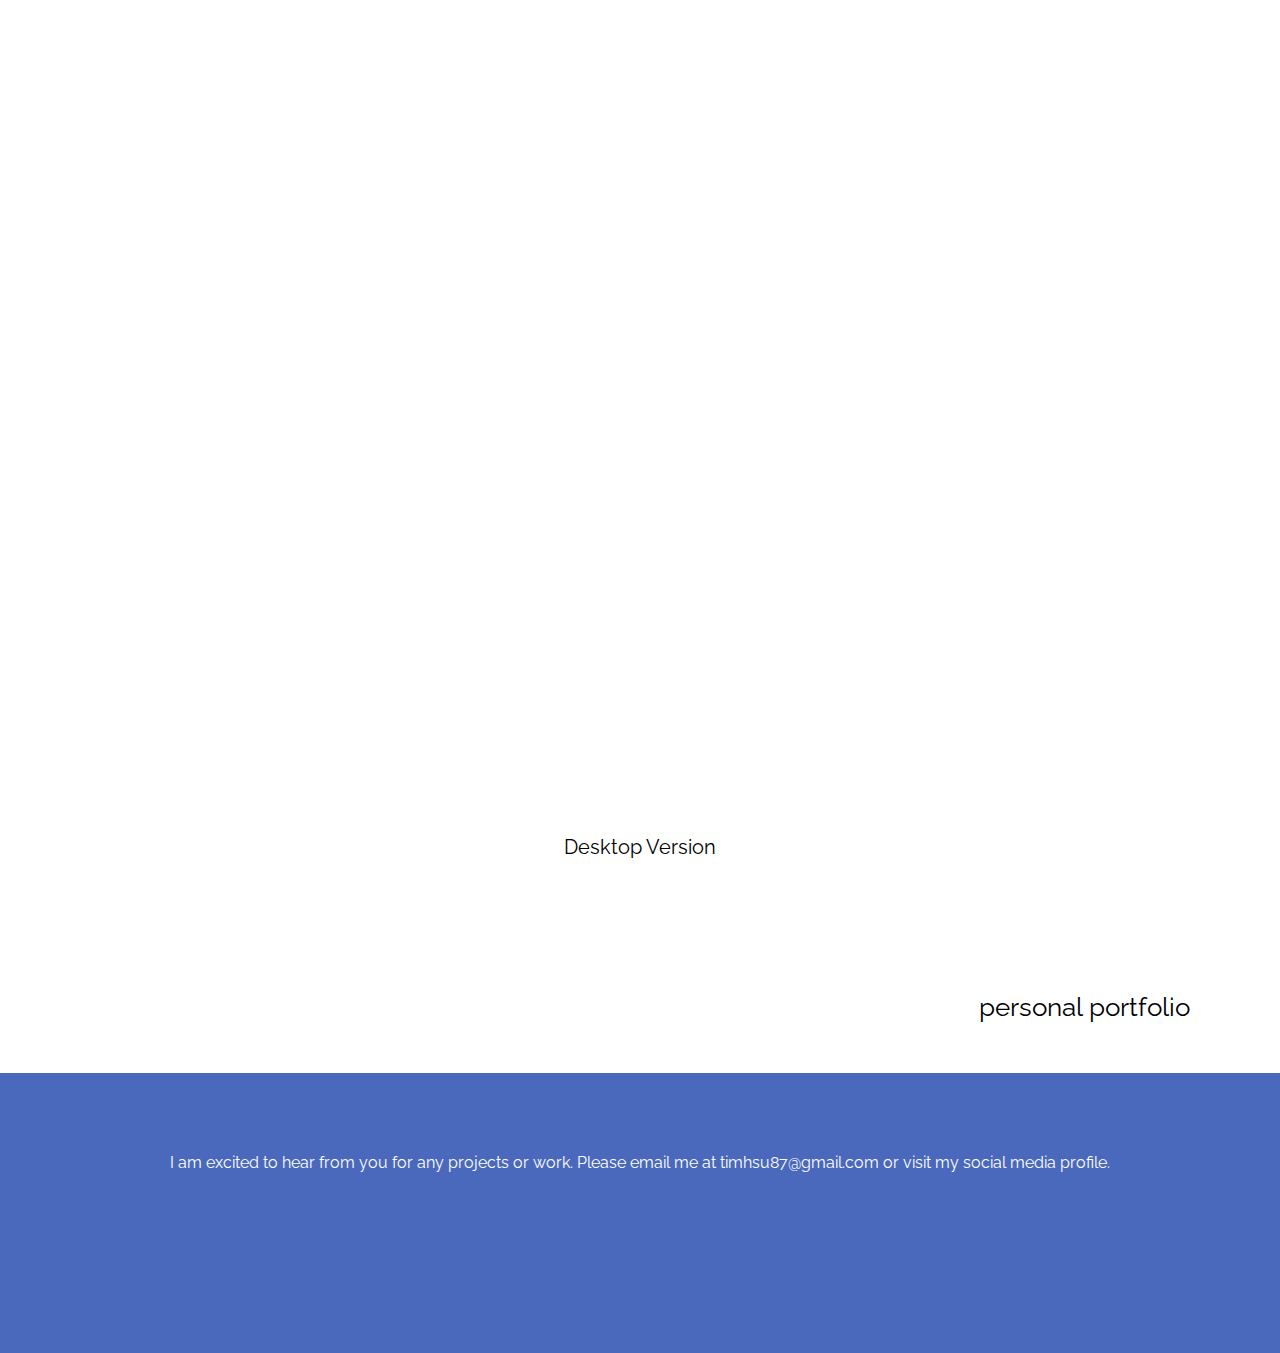
==== commit 880686da: "add" ====
--- a/project1.html
+++ b/project1.html
@@ -9,6 +9,10 @@
     <link href="https://fonts.googleapis.com/css?family=Raleway" rel="stylesheet">
     <link href="https://fonts.googleapis.com/css?family=Amatic+SC" rel="stylesheet">
     <link rel="stylesheet" href="https://cdnjs.cloudflare.com/ajax/libs/animate.css/3.7.0/animate.min.css">
+    <link rel="stylesheet" href="https://use.fontawesome.com/releases/v5.7.2/css/all.css" integrity="sha384-fnmOCqbTlWIlj8LyTjo7mOUStjsKC4pOpQbqyi7RrhN7udi9RwhKkMHpvLbHG9Sr" crossorigin="anonymous">
+    <link href="https://unpkg.com/aos@2.3.1/dist/aos.css" rel="stylesheet">
+    <script src="https://unpkg.com/aos@2.3.1/dist/aos.js"></script>
+    <script src="https://ajax.googleapis.com/ajax/libs/jquery/3.3.1/jquery.min.js"></script>
 </head>
 <body>
     <div class="panel-1">
@@ -22,7 +26,7 @@
                                 <li><a href="./index.html">home</a></li>
                                 <li><a href="./index.html">about</a></li>
                                 <li><a href="./index.html">portfolio</a></li>
-                                <li><a href="">contact</a></li>
+                                <li><a href="./index.html">contact</a></li>
                         </ul>
                     </div>
                 
@@ -31,7 +35,7 @@
                             <div id="title-p">CINECAFE</div> 
                     </div>
 
-                    <div class="line"></div>
+                  
                 </div>
 
           
@@ -52,19 +56,19 @@
             <span class="tools" id="tools">HTML&nbsp;&nbsp;CSS&nbsp;&nbsp;JavaScript&nbsp;&nbsp;   GIT&nbsp;&nbsp;   SASS&nbsp;&nbsp;   Photoshop&nbsp;&nbsp;   Balsamiq</span>
         </div>
 
-        <div class="button"><a href="index.html"><button class="live-button">VIEW LIVE</button></a></div>
+        <div class="button"><a id="button" href="./CineCafe/index.html"><button class="live-button">VIEW LIVE</button></a></div>
 
         <div class="project-col">
-            <div class="plan-header">The Plan</div>
+            <div class="plan-header" data-aos="fade-up" data-aos-duration="1000">The Plan</div>
             
-                    <div class="project-text">The idea came when we were taking a look at the various movie review sites that are currently available on the internet and we found that either they are hard to find and navigate or there is just too much going to find what we are looking for. We decided as a team of three to create a movie review site that is easy to use and a pleasurable experience to browse. The movie review sites features trailers of currently playing movies with a page for visitors to sign up and register.
+                    <div class="project-text" data-aos="fade-up" data-aos-duration="1000">The idea came when we were taking a look at the various movie review sites that are currently available on the internet and we found that either they are hard to find and navigate or there is just too much going on to find what we are looking for. We decided as a team of three to create a movie review site that is easy to use and a pleasurable experience to browse. The movie review sites features trailers of currently playing movies with a page for visitors to sign up and register.
                     </div>
         </div>
 
         <div class="project-col">
-            <div class="plan-header">The Process</div>
+            <div class="plan-header" data-aos="fade-up" data-aos-duration="1000" >The Process</div>
             
-                    <div class="project-text">We brainstormed various ideas on how the movie site will look like and what content will be included. To bring the ideas to life, we modeled the design in Balsamiq to create wireframes that will give us a general idea of how the site will look and where elements will be placed. Then we went ahead and created a mockup in Photoshop. The mockup has colors and design added in which give us a realistic representation of the site. During the development process, we used Git to work together as a team.
+                    <div class="project-text" data-aos="fade-up" data-aos-duration="1000">We brainstormed various ideas on how the movie site will look like and what content will be included. To bring the ideas to life, we modeled the design in Balsamiq to create wireframes that will give us a general idea of how the site will look and where elements will be placed. Then we went ahead and created a mockup in Photoshop. The mockup has colors and design added in which give us a realistic representation of the site. During the development process, we used Git to work together as a team.
                         
                     </div>
         </div>
@@ -75,16 +79,16 @@
                                     Balsamiq Mockup
                             </div>
                             
-                            <div class="screen">
-                                    <img class="effect1" src="./images/cinecafe-balsamiq1.png" alt="cinecafe-balsamiq">
+                            <div class="screen" >
+                                    <img class="effect1"  src="./images/cinecafe-balsamiq1.png" alt="cinecafe-balsamiq" data-aos="fade-up" data-aos-duration="1000">
                             </div>
 
                             <div class="screen">
-                                    <img class="effect1" src="./images/cinecafe balsamiq2.png" alt="cinecafe-balsamiq">
+                                    <img class="effect1" src="./images/cinecafe balsamiq2.png" alt="cinecafe-balsamiq" data-aos="fade-up" data-aos-duration="1000">
                             </div>
 
                             <div class="screen">
-                                    <img class="effect1" src="./images/cinecafe-balsamiq3.png" alt="cinecafe-balsamiq">
+                                    <img class="effect1" src="./images/cinecafe-balsamiq3.png" alt="cinecafe-balsamiq" data-aos="fade-up" data-aos-duration="1000">
                             </div>
                 
                             <div class="screen-header">
@@ -92,18 +96,18 @@
                             </div>
                           
                             <div class="screen">
-                                <img class="effect1" src="./images/cinecafe-photoshop1.png" alt="cinecafe-photoshop">
+                                <img class="effect1" src="./images/cinecafe-photoshop1.png" alt="cinecafe-photoshop" data-aos="fade-up" data-aos-duration="1000">
                            </div>
 
                            <div class="screen">
-                                <img class="effect1" src="./images/cinecafe-photoshop2.png" alt="cinecafe-photoshop">
+                                <img class="effect1" src="./images/cinecafe-photoshop2.png" alt="cinecafe-photoshop" data-aos="fade-up" data-aos-duration="1000">
                            </div>
                         </div>
 
         <div class="project-col">
-            <div class="plan-header">Design</div>
+            <div class="plan-header" data-aos="fade-up" data-aos-duration="1000">Design</div>
             
-                    <div class="project-text">This project was very fun to create as we were all interested in movies and it was a pleasure to see our work come to life after design and development. The idea was to create a portal where visitors can see the latest trailers and information about the movie in a cinema-like experience, which is the reason we called the project CineCafe. I used a black and white theme with a grid layout to show each individual movie. To add to the experience, a full screen movie trailer was created for the landing page.
+                    <div class="project-text" data-aos="fade-up" data-aos-duration="1000">This project was very fun to create as we were all interested in movies and it was a pleasure to see our work come to life after design and development. The idea was to create a portal where visitors can see the latest trailers and information about the movie in a cinema-like experience, which is the reason we called the project CineCafe. I used a black and white theme with a grid layout to show each individual movie. To add to the experience, a full screen movie trailer was created for the landing page.
                         
                         
                     </div>
@@ -116,15 +120,29 @@
             </div>
           
             <div class="screen">
-                <img class="effect1" src="./images/cinecafe-d.png" alt="cinecafe-desktop">
+                <img class="effect1" src="./images/cinecafe-d.png" alt="cinecafe-desktop" data-aos="fade-up" data-aos-duration="1000">
            </div>
         </div>
         
-        
+        <div class="page">
+            <a href="./project2.html">
+                    <span class="next-page">personal portfolio</span>
+                    <i class="fas fa-arrow-circle-right"></i>
+            </a>
+        </div>
+       
+    </div>
 
-    </div>
+  
  
+    <div class="footer" id="contact">
+        <div class="footer-text"> I am excited to hear from you for any projects or work. Please email me at timhsu87@gmail.com or visit my social media profile.</div>
  
-  
+         <a href="https://www.linkedin.com/in/timothy-hsu-31a8b51a/"><i class="fab fa-linkedin fa-2x"></i></a>
+     </div>
+
+     <button id="topBtn"><i class="fas fa-chevron-up"></i></button>
+ 
+     <script type="text/javascript" src="script.js"></script>
 </body>
 </html>--- a/style.css
+++ b/style.css
@@ -3,6 +3,13 @@
     padding: 0;
     font-family: Raleway;
     scroll-behavior: smooth;
+    box-sizing: border-box;
+    overflow-x: hidden;
+}
+
+img{
+    max-width: 100%;
+    height: auto;
 }
 
 * {
@@ -112,6 +119,16 @@
     display: flex;
 }
 
+.panel-8{
+    background-image: url("./images/b7.jpg");
+    height: 100vh;
+    background-position: center;
+    background-repeat: no-repeat;
+    background-size: cover;
+    display: block;
+    display: flex;
+}
+
 .panel-6{
     background-image: url("./images/b6.jpg");
     height: 100vh;
@@ -122,6 +139,16 @@
     display: flex;
 }
 
+.panel-7{
+    background-image: url("./images/b9.jpg");
+    height: 100vh;
+    background-position: center;
+    background-repeat: no-repeat;
+    background-size: cover;
+    display: block;
+    display: flex;
+}
+
 .panel-h{
     background-image: url("./images/b4new.jpg");
     height: 100vh;
@@ -195,15 +222,6 @@
 
 }
 
-.line{
-    margin-top: 200px;
-    margin-left: 100px;
-    border-right: 3px solid white;
-    height: 200px;
-    position: relative;
-    top: 80px;
-}
-
 .about{
     display: grid;
     grid-template-columns: 1fr 1fr;
@@ -266,6 +284,17 @@
     border: none;
 }
 
+.live-button-movie{
+    width: 75px;
+    height: 75px;
+    border-radius: 50%;
+    background-color: #16a085;
+    color: white;
+    font-size: 12px;
+    border: none;
+    
+}
+
 .button :hover{
     cursor: pointer;
     color: #16a085;
@@ -276,7 +305,7 @@
     grid-template-columns: 1fr 1fr;
     grid-template-rows: 350px 350px;
     grid-column-gap: 30px;
-    grid-row-gap: 20px;
+    grid-row-gap: 30px;
     padding: 10px 30px;
     padding-top: 125px;
     background-color: white;
@@ -289,7 +318,11 @@
         "seven eight";
 }
 
-
+.project-subtitle{
+    text-align: center;
+    margin-top: 5px;
+    font-size: 18px;
+}
 
 .project-title{
     grid-area: one;
@@ -300,8 +333,6 @@
     background-color: #16a085;
     border-left: 200px solid #16a085;
 }
-
-
 
 
 .project img{
@@ -379,15 +410,87 @@
     margin-bottom: 50px;
 }
 
+.footer{
+    text-align: center;
+    height: 200px;
+    background-color: #4a69bd;
+    color: white;
+    padding-top: 80px;
+    margin-top: 25px;
+}
+
+.fa-linkedin{
+    margin-top: 30px;
+}
+
+.fa-arrow-circle-right{
+    font-size: 32px;
+    color: #16a085;
+    text-align: right;
+}
+
+.page{
+    text-align: right;
+    text-decoration: none;
+    margin-top: 40px;
+}
+
+.next-page{
+    font-size: 26px;
+    color: black;
+}
+
 .effect1{
     -webkit-box-shadow: 4px 4px 5px 0px rgba(99,96,99,1);
     -moz-box-shadow: 4px 4px 5px 0px rgba(99,96,99,1);
     box-shadow: 4px 4px 5px 0px rgba(99,96,99,1);
-}
-
-@media only screen and (max-width: 1200px) {
+ 
+}
+
+#topBtn{
+    position: fixed;
+    bottom: 40px;   
+    right: 5px;
+    font-size: 22px;
+    width: 40px;
+    height: 40px;
+    background: transparent;
+    border: 3px solid #16a085;
+    color: #16a085;
+    border-radius: 50%;
+    cursor: pointer;
+    display: none;  
+    transition: 0.7s;
+}
+
+#topBtn:hover{
+    border: none;
+    background: #16a085;
+    color: white;
+}
+
+@media only screen and (max-width: 2000px) {
+    .project{
+        grid-row-gap: 150px;
+    }   
+}
+
+@media only screen and (max-width: 1800px) {
+    .project{
+        grid-row-gap: 100px;
+    }   
+}
+
+@media only screen and (max-width: 1600px) {
+    .project{
+        grid-row-gap: 75px;
+    }   
+}
+
+@media only screen and (max-width: 1350px) {
     .project{
         display: block;
+        grid-row-gap: 30px;
     }
 
     .project-title{
@@ -403,6 +506,10 @@
         margin-bottom: 30px;
     }
 
+    .project-3{
+        margin-bottom: 30px;
+    }
+
     .project-4{
         margin-bottom: 30px;
     }
@@ -411,12 +518,16 @@
         margin-bottom: 30px;
     }
 
+    .project-6{
+        margin-bottom: 30px;
+    }
+
     .phone{
         display: none;
     }
 
-    .line{
-        display: none;
+    .footer{
+        margin-top: 50px;
     }
 
 }
@@ -441,9 +552,15 @@
     .project-container{
         width: 800px;
     }
-}
-
-@media only screen and (max-width: 900px) {
+
+    .footer-text{
+        width: 80%;
+        margin: 0 auto;
+    }
+
+}
+
+@media only screen and (max-width: 1000px) {
     .about-white{
         height: 550px;
     }
@@ -465,49 +582,20 @@
         width: 80%;
         margin: 0 auto;
     }
-}
-
-@media only screen and (max-width: 800px) {
-    .project-container{
-        width: 650px;
-    }
-
-    .project-text{
-        width: 80%;
-        margin: 0 auto;
-    }
-
-    .project-col{
-        display: block;
-    }
-
-    .circle-b{
-        width: 350px;
-        height: 350px;
-    }
-
-    .circle-o{
-        width: 350px;
-        height: 350px;
-        line-height: 160px;
-    }
-
-    #title-c{
-        font-size: 34px;
-    }
-
-    #title-p{
-        font-size: 34px;
-    }
-
-    #subtitle-c{
-        margin-left: 150px;
-        font-size: 14px;
-    }
-
-}
-
-@media only screen and (max-width: 700px) {
+
+    
+}
+
+
+
+@media only screen and (max-width:950px) {
+
+    .panel-h{
+        background-image: url("./images/b4-mobile.png");
+        overflow: hidden;
+    }
+
+    
     .project-container{
         width: 550px;
         margin: 0 auto;
@@ -567,6 +655,9 @@
 
 @media only screen and (max-width: 600px) {
 
+    .project{
+        grid-row-gap: 60px;
+    }
     
     .about-white{
         height: 600px;
@@ -609,6 +700,11 @@
 
     .project-container{
         width: 425px;
+        
+    }
+
+    .project-subtitle{
+        font-size: 16px;
     }
 
     .plan-header{
@@ -619,6 +715,8 @@
         font-size: 28px;
     }
 
+    
+
     #tools{
         font-size: 14px;
     }
@@ -629,6 +727,7 @@
 
     .project-text{
         width: 90%;
+        margin-left: -10px;
         padding: 20px 20px;
     }
 
@@ -673,9 +772,31 @@
         margin-left: 100px;
         font-size: 11px;
     }
+
+    .fa-arrow-circle-right{
+        font-size: 26px;
+    }
+
+    .next-page{
+        font-size: 22px;
+    }
+
+    .screen img{
+        display: block;
+        margin: 0 auto;
+    }
+
+    .screen{
+        margin-left: -5px;
+    }
+
+    .effect1{
+        margin-left: -5px;
+    }
 }
 
 @media only screen and (max-width: 450px) {
+
     .project-title{
         font-size: 30px;
         border-left: 100px solid #16a085;
@@ -765,5 +886,7 @@
         padding-top: 25px;
     }
 
+   
+
  
 }